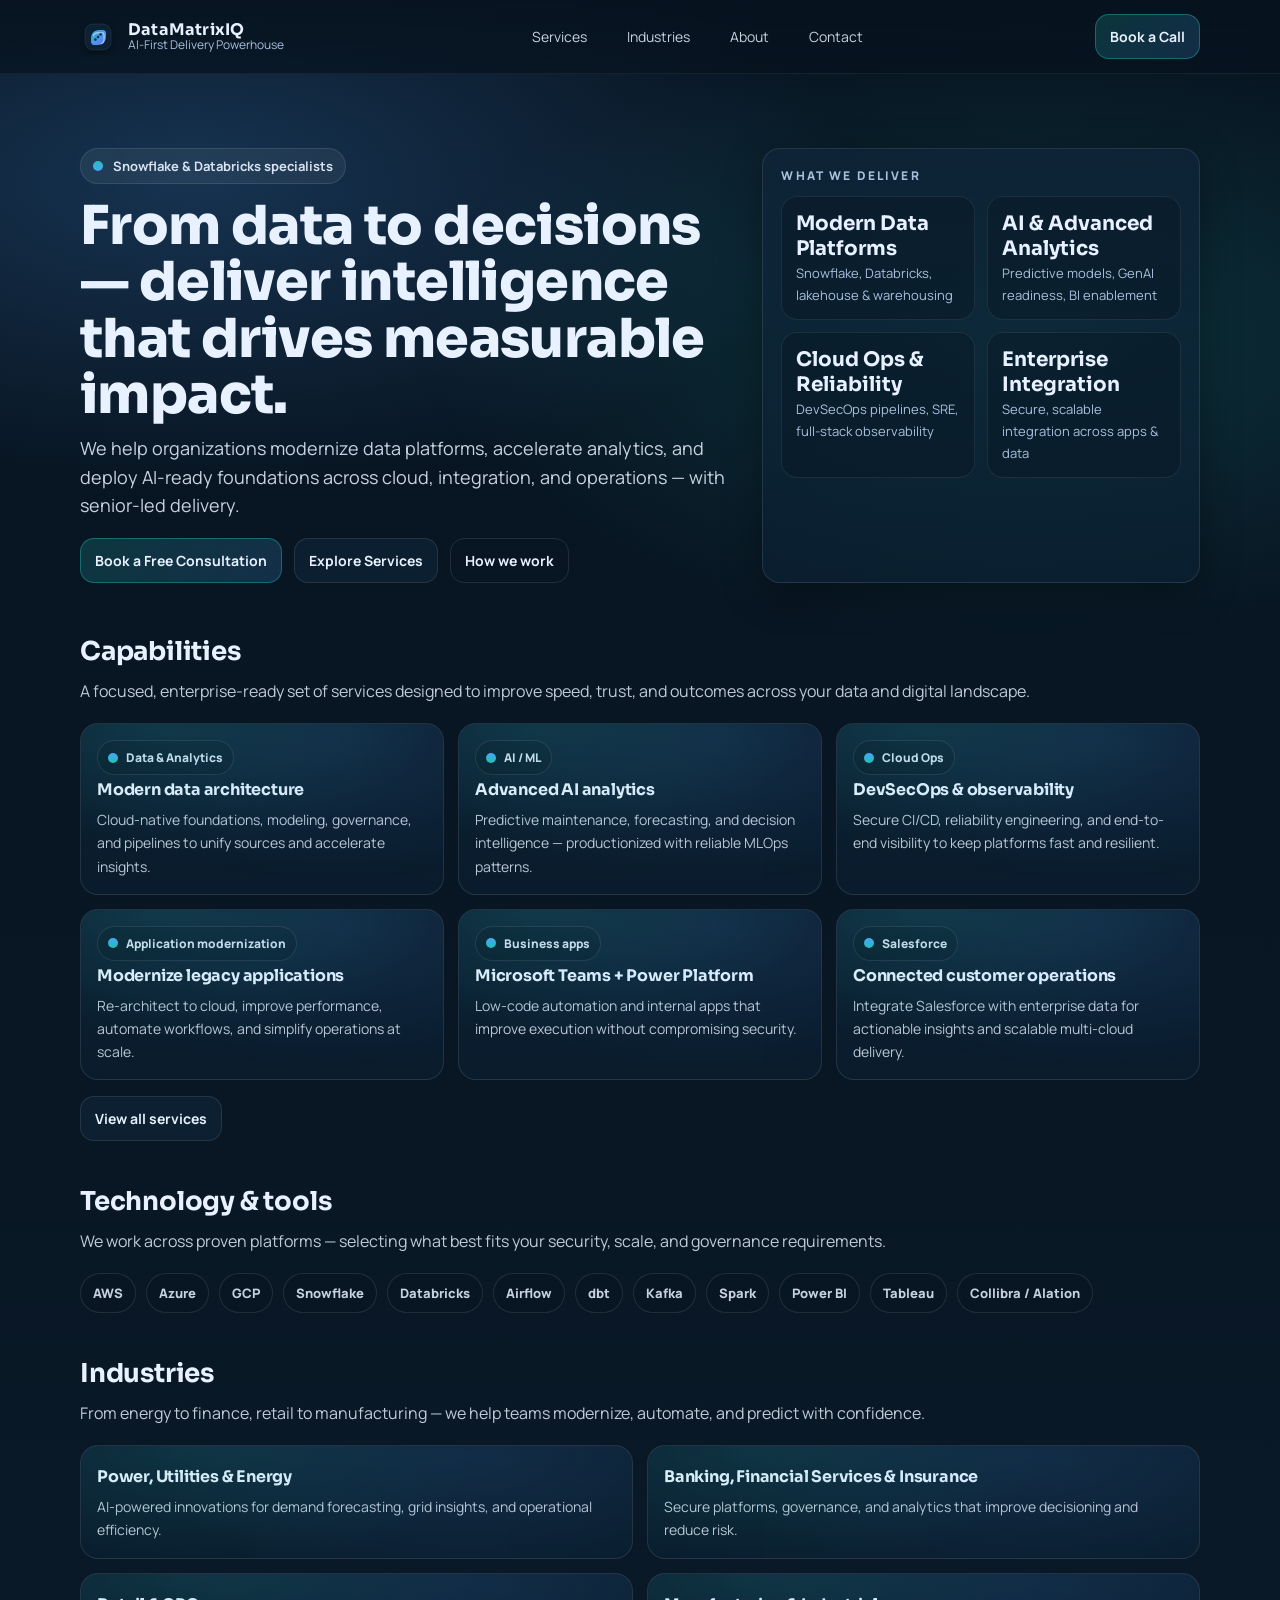
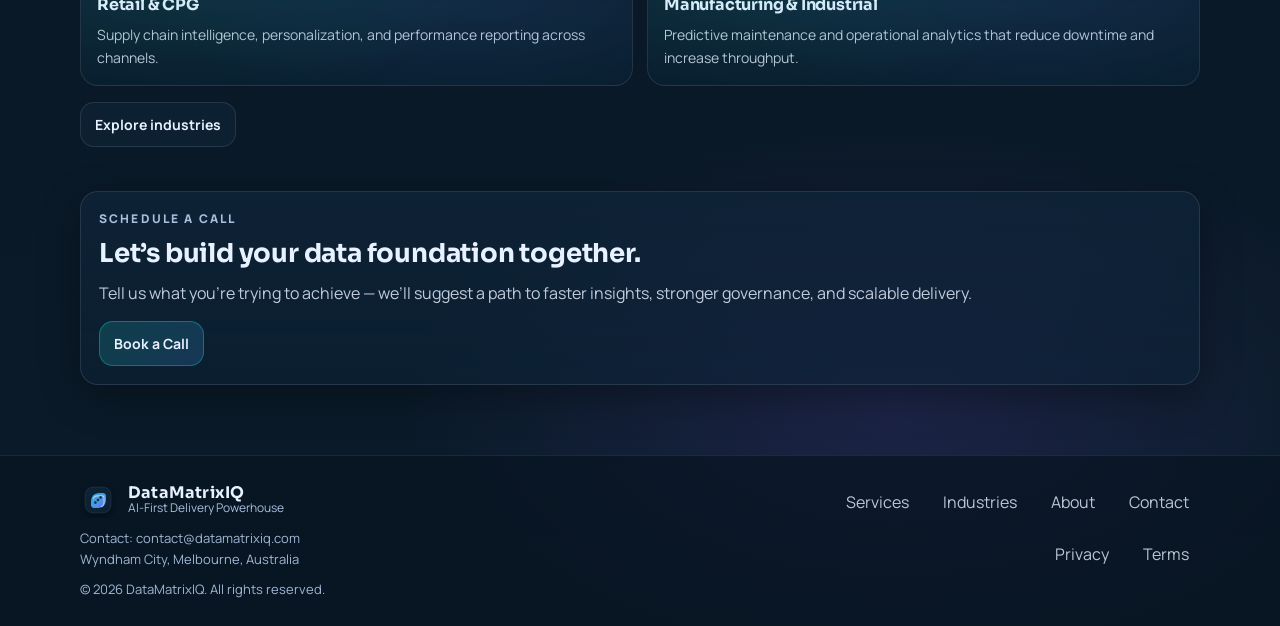
==== site/index.html @ d6be11f4 "Initial Scallfold" ====
<!doctype html>
<html lang="en">
<head>
  <meta charset="utf-8" />
  <meta name="viewport" content="width=device-width, initial-scale=1" />
  <title>DataMatrixIQ — AI‑First Delivery Powerhouse</title>
  <meta name="description" content="DataMatrixIQ helps organizations unlock the power of AI, data, and cloud through modern data platforms, analytics, and operational excellence." />
  <meta name="theme-color" content="#07131f" />
  <link rel="icon" href="assets/img/favicon.svg" type="image/svg+xml" />
  <link rel="preconnect" href="https://fonts.googleapis.com" />
  <link rel="preconnect" href="https://fonts.gstatic.com" crossorigin />
  <link href="https://fonts.googleapis.com/css2?family=Manrope:wght@400;600;700;800&family=Sora:wght@600;700;800&display=swap" rel="stylesheet" />
  <link rel="stylesheet" href="assets/css/styles.css" />
  <script src="assets/js/config.js"></script>
  <script src="assets/js/inject-config.js" defer></script>
  <script src="assets/js/main.js" defer></script>
</head>
<body>
  <a class="skip-link" href="#content">Skip to content</a>

  <header class="topbar">
    <div class="container">
      <nav class="nav" aria-label="Primary">
        <a class="brand" href="index.html">
          <img src="assets/img/logo.svg" alt="DataMatrixIQ logo" />
          <div class="name">
            <strong data-brand-name>DataMatrixIQ</strong>
            <span data-brand-tagline>AI‑First Delivery Powerhouse</span>
          </div>
        </a>

        <button class="btn ghost menu-btn" type="button" data-menu-btn aria-expanded="false" aria-controls="navlinks">
          Menu
        </button>

        <div class="navlinks" id="navlinks" data-navlinks>
          <a href="services.html">Services</a>
          <a href="industries.html">Industries</a>
          <a href="about.html">About</a>
          <a href="contact.html">Contact</a>
        </div>

        <div class="nav-actions">
          <a class="btn primary" href="contact.html">Book a Call</a>
        </div>
      </nav>
    </div>
  </header>

  <main id="content">
    <section class="hero">
      <div class="container">
        <div class="hero-grid">
          <div>
            <div class="kicker"><span class="dot" aria-hidden="true"></span> Snowflake & Databricks specialists</div>
            <h1 class="h1">From data to decisions — deliver intelligence that drives measurable impact.</h1>
            <p class="lead">
              We help organizations modernize data platforms, accelerate analytics, and deploy AI‑ready foundations across cloud, integration, and operations — with senior-led delivery.
            </p>
            <div class="hero-ctas">
              <a class="btn primary" href="contact.html">Book a Free Consultation</a>
              <a class="btn" href="services.html">Explore Services</a>
              <a class="btn ghost" href="about.html">How we work</a>
            </div>
          </div>

          <aside class="panel" aria-label="Highlights">
            <div class="label">What we deliver</div>
            <div class="stats" role="list">
              <div class="stat" role="listitem">
                <strong>Modern Data Platforms</strong>
                <span>Snowflake, Databricks, lakehouse & warehousing</span>
              </div>
              <div class="stat" role="listitem">
                <strong>AI & Advanced Analytics</strong>
                <span>Predictive models, GenAI readiness, BI enablement</span>
              </div>
              <div class="stat" role="listitem">
                <strong>Cloud Ops & Reliability</strong>
                <span>DevSecOps pipelines, SRE, full-stack observability</span>
              </div>
              <div class="stat" role="listitem">
                <strong>Enterprise Integration</strong>
                <span>Secure, scalable integration across apps & data</span>
              </div>
            </div>
          </aside>
        </div>
      </div>
    </section>

    <section class="section">
      <div class="container">
        <h2>Capabilities</h2>
        <p class="sub">A focused, enterprise-ready set of services designed to improve speed, trust, and outcomes across your data and digital landscape.</p>

        <div class="grid cols-3">
          <div class="card">
            <div class="pill"><span class="ico" aria-hidden="true"></span> Data & Analytics</div>
            <h3>Modern data architecture</h3>
            <p>Cloud-native foundations, modeling, governance, and pipelines to unify sources and accelerate insights.</p>
          </div>
          <div class="card">
            <div class="pill"><span class="ico" aria-hidden="true"></span> AI / ML</div>
            <h3>Advanced AI analytics</h3>
            <p>Predictive maintenance, forecasting, and decision intelligence — productionized with reliable MLOps patterns.</p>
          </div>
          <div class="card">
            <div class="pill"><span class="ico" aria-hidden="true"></span> Cloud Ops</div>
            <h3>DevSecOps & observability</h3>
            <p>Secure CI/CD, reliability engineering, and end-to-end visibility to keep platforms fast and resilient.</p>
          </div>
          <div class="card">
            <div class="pill"><span class="ico" aria-hidden="true"></span> Application modernization</div>
            <h3>Modernize legacy applications</h3>
            <p>Re-architect to cloud, improve performance, automate workflows, and simplify operations at scale.</p>
          </div>
          <div class="card">
            <div class="pill"><span class="ico" aria-hidden="true"></span> Business apps</div>
            <h3>Microsoft Teams + Power Platform</h3>
            <p>Low-code automation and internal apps that improve execution without compromising security.</p>
          </div>
          <div class="card">
            <div class="pill"><span class="ico" aria-hidden="true"></span> Salesforce</div>
            <h3>Connected customer operations</h3>
            <p>Integrate Salesforce with enterprise data for actionable insights and scalable multi-cloud delivery.</p>
          </div>
        </div>

        <div style="margin-top:16px">
          <a class="btn" href="services.html">View all services</a>
        </div>
      </div>
    </section>

    <section class="section">
      <div class="container">
        <h2>Technology & tools</h2>
        <p class="sub">We work across proven platforms — selecting what best fits your security, scale, and governance requirements.</p>
        <div class="logo-strip" aria-label="Technology list">
          <div class="logo">AWS</div>
          <div class="logo">Azure</div>
          <div class="logo">GCP</div>
          <div class="logo">Snowflake</div>
          <div class="logo">Databricks</div>
          <div class="logo">Airflow</div>
          <div class="logo">dbt</div>
          <div class="logo">Kafka</div>
          <div class="logo">Spark</div>
          <div class="logo">Power BI</div>
          <div class="logo">Tableau</div>
          <div class="logo">Collibra / Alation</div>
        </div>
      </div>
    </section>

    <section class="section">
      <div class="container">
        <h2>Industries</h2>
        <p class="sub">From energy to finance, retail to manufacturing — we help teams modernize, automate, and predict with confidence.</p>
        <div class="grid cols-2">
          <div class="card">
            <h3>Power, Utilities & Energy</h3>
            <p>AI-powered innovations for demand forecasting, grid insights, and operational efficiency.</p>
          </div>
          <div class="card">
            <h3>Banking, Financial Services & Insurance</h3>
            <p>Secure platforms, governance, and analytics that improve decisioning and reduce risk.</p>
          </div>
          <div class="card">
            <h3>Retail & CPG</h3>
            <p>Supply chain intelligence, personalization, and performance reporting across channels.</p>
          </div>
          <div class="card">
            <h3>Manufacturing & Industrial</h3>
            <p>Predictive maintenance and operational analytics that reduce downtime and increase throughput.</p>
          </div>
        </div>
        <div style="margin-top:16px">
          <a class="btn" href="industries.html">Explore industries</a>
        </div>
      </div>
    </section>

    <section class="section">
      <div class="container">
        <div class="panel">
          <div class="label">Schedule a call</div>
          <h2 style="margin-top:10px">Let’s build your data foundation together.</h2>
          <p class="sub" style="margin-bottom:14px">Tell us what you’re trying to achieve — we’ll suggest a path to faster insights, stronger governance, and scalable delivery.</p>
          <a class="btn primary" href="contact.html">Book a Call</a>
        </div>
      </div>
    </section>
  </main>

  <footer>
    <div class="container">
      <div class="footgrid">
        <div>
          <div class="brand" style="padding:0">
            <img src="assets/img/logo.svg" alt="" />
            <div class="name">
              <strong data-brand-name>DataMatrixIQ</strong>
              <span data-brand-tagline>AI‑First Delivery Powerhouse</span>
            </div>
          </div>
          <p class="copyright" style="margin:10px 0 0">
            Contact: <a data-contact-email href="mailto:contact@datamatrixiq.com">contact@datamatrixiq.com</a><br/>
            <span data-location-line>Wyndham City, Melbourne, Australia</span>
          </p>
          <p class="copyright" style="margin:10px 0 0">© <span id="y"></span> <span data-brand-name>DataMatrixIQ</span>. All rights reserved.</p>
        </div>

        <div class="footlinks" aria-label="Footer links">
          <a href="services.html">Services</a>
          <a href="industries.html">Industries</a>
          <a href="about.html">About</a>
          <a href="contact.html">Contact</a>
          <a href="privacy.html">Privacy</a>
          <a href="terms.html">Terms</a>
        </div>
      </div>
    </div>
    <script>document.getElementById("y").textContent = String(new Date().getFullYear());</script>
  </footer>
</body>
</html>
---- site/assets/css/styles.css ----
:root{
  --bg0:#07131f;
  --bg1:#0b1b2a;
  --panel:#0f253a;
  --panel2:#0b2236;
  --text:#e8f1ff;
  --muted:#a9c0dd;
  --line:rgba(255,255,255,.10);
  --shadow: 0 18px 50px rgba(0,0,0,.45);

  --brand:#21c1b5;
  --brand2:#4da3ff;
  --brand3:#8b5cf6;
  --warn:#fbbf24;
}

*{box-sizing:border-box}
html{color-scheme:dark}
body{
  margin:0;
  font-family: "Manrope", system-ui, -apple-system, Segoe UI, Roboto, Arial, sans-serif;
  background:
    radial-gradient(1100px 520px at 15% 8%, rgba(77,163,255,.22), transparent 60%),
    radial-gradient(1000px 520px at 80% 15%, rgba(33,193,181,.18), transparent 60%),
    radial-gradient(900px 500px at 70% 90%, rgba(139,92,246,.14), transparent 55%),
    linear-gradient(180deg, var(--bg0), var(--bg1));
  color:var(--text);
}

a{color:inherit; text-decoration:none}
img{max-width:100%; display:block}

.container{
  width:min(1120px, calc(100% - 40px));
  margin-inline:auto;
}

.skip-link{
  position:absolute; left:-9999px; top:auto; width:1px; height:1px; overflow:hidden;
}
.skip-link:focus{
  left:16px; top:12px; width:auto; height:auto; padding:10px 12px;
  border:1px solid var(--line); border-radius:10px;
  background:rgba(15,37,58,.95);
  z-index:9999;
}

/* Header / nav */
.topbar{
  position:sticky; top:0;
  backdrop-filter: blur(14px);
  background: linear-gradient(180deg, rgba(7,19,31,.92), rgba(7,19,31,.72));
  border-bottom:1px solid rgba(255,255,255,.06);
  z-index:100;
}
.nav{
  display:flex;
  align-items:center;
  justify-content:space-between;
  padding:14px 0;
  gap:14px;
}
.brand{
  display:flex; align-items:center; gap:12px; min-width:220px;
}
.brand svg, .brand img{width:36px; height:36px}
.brand .name{
  display:flex; flex-direction:column; line-height:1.05;
}
.brand .name strong{
  font-family:"Sora", system-ui, sans-serif;
  letter-spacing:.2px;
}
.brand .name span{
  color:var(--muted);
  font-size:12px;
}

.navlinks{display:flex; align-items:center; gap:18px; flex-wrap:wrap}
.navlinks a{
  color:rgba(232,241,255,.86);
  font-size:14px;
  padding:10px 10px;
  border-radius:12px;
  border:1px solid transparent;
}
.navlinks a[aria-current="page"]{
  background: rgba(255,255,255,.06);
  border-color: rgba(255,255,255,.10);
}
.navlinks a:hover{
  background: rgba(255,255,255,.04);
  border-color: rgba(255,255,255,.08);
}

.nav-actions{display:flex; align-items:center; gap:10px}
.btn{
  display:inline-flex;
  align-items:center;
  justify-content:center;
  gap:10px;
  border-radius:14px;
  padding:12px 14px;
  border:1px solid rgba(255,255,255,.10);
  color:var(--text);
  background: rgba(15,37,58,.65);
  box-shadow: 0 0 0 rgba(0,0,0,0);
  transition: transform .12s ease, box-shadow .12s ease, background .12s ease, border-color .12s ease;
  cursor:pointer;
  font-weight:700;
  font-size:14px;
}
.btn:hover{transform: translateY(-1px); box-shadow: var(--shadow); border-color: rgba(255,255,255,.18)}
.btn:active{transform: translateY(0px)}
.btn.primary{
  border-color: rgba(33,193,181,.40);
  background: linear-gradient(135deg, rgba(33,193,181,.20), rgba(77,163,255,.18));
}
.btn.primary:hover{border-color: rgba(33,193,181,.65)}
.btn.ghost{background: transparent}

.menu-btn{display:none}

/* Sections */
main{padding: 40px 0 70px}
.hero{
  padding: 34px 0 8px;
}
.hero-grid{
  display:grid;
  grid-template-columns: 1.2fr .8fr;
  gap:26px;
  align-items:stretch;
}
.kicker{
  display:inline-flex;
  align-items:center;
  gap:10px;
  padding:8px 12px;
  border-radius:999px;
  background: rgba(255,255,255,.06);
  border:1px solid rgba(255,255,255,.10);
  color: rgba(232,241,255,.92);
  font-weight:700;
  font-size:13px;
}
.kicker .dot{
  width:10px; height:10px; border-radius:999px;
  background: linear-gradient(180deg, var(--brand), var(--brand2));
  box-shadow: 0 0 24px rgba(33,193,181,.35);
}
.h1{
  margin:14px 0 10px;
  font-family:"Sora", system-ui, sans-serif;
  font-weight:800;
  font-size: clamp(34px, 4.2vw, 54px);
  line-height:1.05;
  letter-spacing:-.6px;
}
.lead{
  color: rgba(232,241,255,.86);
  font-size: clamp(16px, 1.5vw, 18px);
  line-height:1.6;
  margin: 0 0 18px;
}
.hero-ctas{display:flex; gap:12px; flex-wrap:wrap; margin-top: 12px}

.panel{
  border-radius: 18px;
  padding: 18px;
  border: 1px solid rgba(255,255,255,.10);
  background: linear-gradient(180deg, rgba(15,37,58,.72), rgba(11,34,54,.58));
  box-shadow: 0 12px 40px rgba(0,0,0,.32);
}
.panel .label{
  color: var(--muted);
  font-weight:800;
  font-size:12px;
  letter-spacing:.18em;
  text-transform:uppercase;
}
.stats{display:grid; grid-template-columns:1fr 1fr; gap:12px; margin-top:12px}
.stat{
  border-radius: 16px;
  padding: 14px;
  border: 1px solid rgba(255,255,255,.08);
  background: rgba(7,19,31,.35);
}
.stat strong{
  display:block;
  font-family:"Sora", system-ui, sans-serif;
  font-size:20px;
}
.stat span{color:var(--muted); font-size:13px}

.section{
  padding: 44px 0 0;
}
.section h2{
  font-family:"Sora", system-ui, sans-serif;
  font-size: 26px;
  letter-spacing:-.2px;
  margin:0 0 10px;
}
.section p.sub{
  margin:0 0 18px;
  color: rgba(232,241,255,.82);
  line-height:1.7;
}

.grid{
  display:grid;
  gap:14px;
}
.grid.cols-3{grid-template-columns: repeat(3, minmax(0, 1fr))}
.grid.cols-2{grid-template-columns: repeat(2, minmax(0, 1fr))}

.card{
  border-radius: 18px;
  padding: 16px;
  border:1px solid rgba(255,255,255,.10);
  background: linear-gradient(180deg, rgba(15,37,58,.64), rgba(11,34,54,.50));
  position:relative;
  overflow:hidden;
}
.card::after{
  content:"";
  position:absolute;
  inset:-1px;
  background: radial-gradient(520px 240px at 20% 0%, rgba(33,193,181,.20), transparent 55%),
              radial-gradient(520px 240px at 70% 10%, rgba(77,163,255,.16), transparent 60%);
  pointer-events:none;
  opacity:.65;
}
.card > *{position:relative}
.card h3{
  margin: 4px 0 8px;
  font-family:"Sora", system-ui, sans-serif;
  font-size:16px;
  letter-spacing:-.2px;
}
.card p{margin:0; color: rgba(232,241,255,.80); line-height:1.65; font-size:14px}
.pill{
  display:inline-flex; align-items:center; gap:8px;
  padding: 8px 10px;
  border-radius: 999px;
  border:1px solid rgba(255,255,255,.10);
  background: rgba(7,19,31,.35);
  font-weight:800;
  font-size:12px;
  color: rgba(232,241,255,.92);
}
.pill .ico{
  width:10px; height:10px; border-radius:999px;
  background: linear-gradient(180deg, var(--brand2), var(--brand));
}

.logo-strip{
  display:flex; flex-wrap:wrap; gap:10px;
}
.logo{
  border-radius: 999px;
  padding: 10px 12px;
  border:1px solid rgba(255,255,255,.10);
  background: rgba(7,19,31,.25);
  color: rgba(232,241,255,.85);
  font-weight:800;
  font-size:13px;
}

/* Page header */
.pagehead{
  padding: 18px 0 0;
}
.pagehead h1{
  margin: 10px 0 6px;
  font-family:"Sora", system-ui, sans-serif;
  font-weight:800;
  letter-spacing:-.4px;
  font-size: clamp(28px, 3.2vw, 42px);
}
.pagehead p{
  margin:0;
  color: rgba(232,241,255,.82);
  line-height:1.7;
  max-width: 72ch;
}

/* Forms */
form{margin-top: 12px}
.field{
  display:flex;
  flex-direction:column;
  gap:8px;
  margin-bottom: 12px;
}
.field label{
  color: rgba(232,241,255,.90);
  font-weight:800;
  font-size:13px;
}
.field input, .field textarea{
  border-radius: 14px;
  border:1px solid rgba(255,255,255,.10);
  background: rgba(7,19,31,.35);
  color: var(--text);
  padding: 12px 12px;
  outline:none;
}
.field textarea{min-height: 140px; resize: vertical}
.hint{
  color: rgba(169,192,221,.95);
  font-size: 13px;
  line-height:1.6;
}
.notice{
  border:1px solid rgba(255,255,255,.10);
  border-radius: 16px;
  padding: 14px;
  background: rgba(7,19,31,.30);
  color: rgba(232,241,255,.86);
}

/* Footer */
footer{
  border-top:1px solid rgba(255,255,255,.08);
  background: rgba(7,19,31,.65);
  padding: 26px 0;
}
.footgrid{
  display:grid;
  grid-template-columns: 1.2fr .8fr;
  gap:18px;
  align-items:start;
}
.footlinks{
  display:flex;
  flex-wrap:wrap;
  gap:12px;
  justify-content:flex-end;
}
.footlinks a{
  color: rgba(232,241,255,.80);
  border:1px solid transparent;
  padding: 8px 10px;
  border-radius: 12px;
}
.footlinks a:hover{
  background: rgba(255,255,255,.04);
  border-color: rgba(255,255,255,.08);
}
.copyright{color: rgba(169,192,221,.95); font-size: 13px; line-height:1.6}

/* Mobile */
@media (max-width: 920px){
  .hero-grid{grid-template-columns: 1fr}
  .grid.cols-3{grid-template-columns: 1fr}
  .grid.cols-2{grid-template-columns: 1fr}
  .footgrid{grid-template-columns: 1fr}
  .footlinks{justify-content:flex-start}
}

@media (max-width: 720px){
  .brand{min-width:auto}
  .navlinks{display:none}
  .menu-btn{display:inline-flex}
  .navlinks.open{
    display:flex;
    width:100%;
    flex-direction:column;
    align-items:stretch;
    padding: 10px 0 0;
    gap:8px;
  }
  .nav{flex-wrap:wrap}
  .nav-actions{margin-left:auto}
  .navlinks a{padding:12px 12px}
}
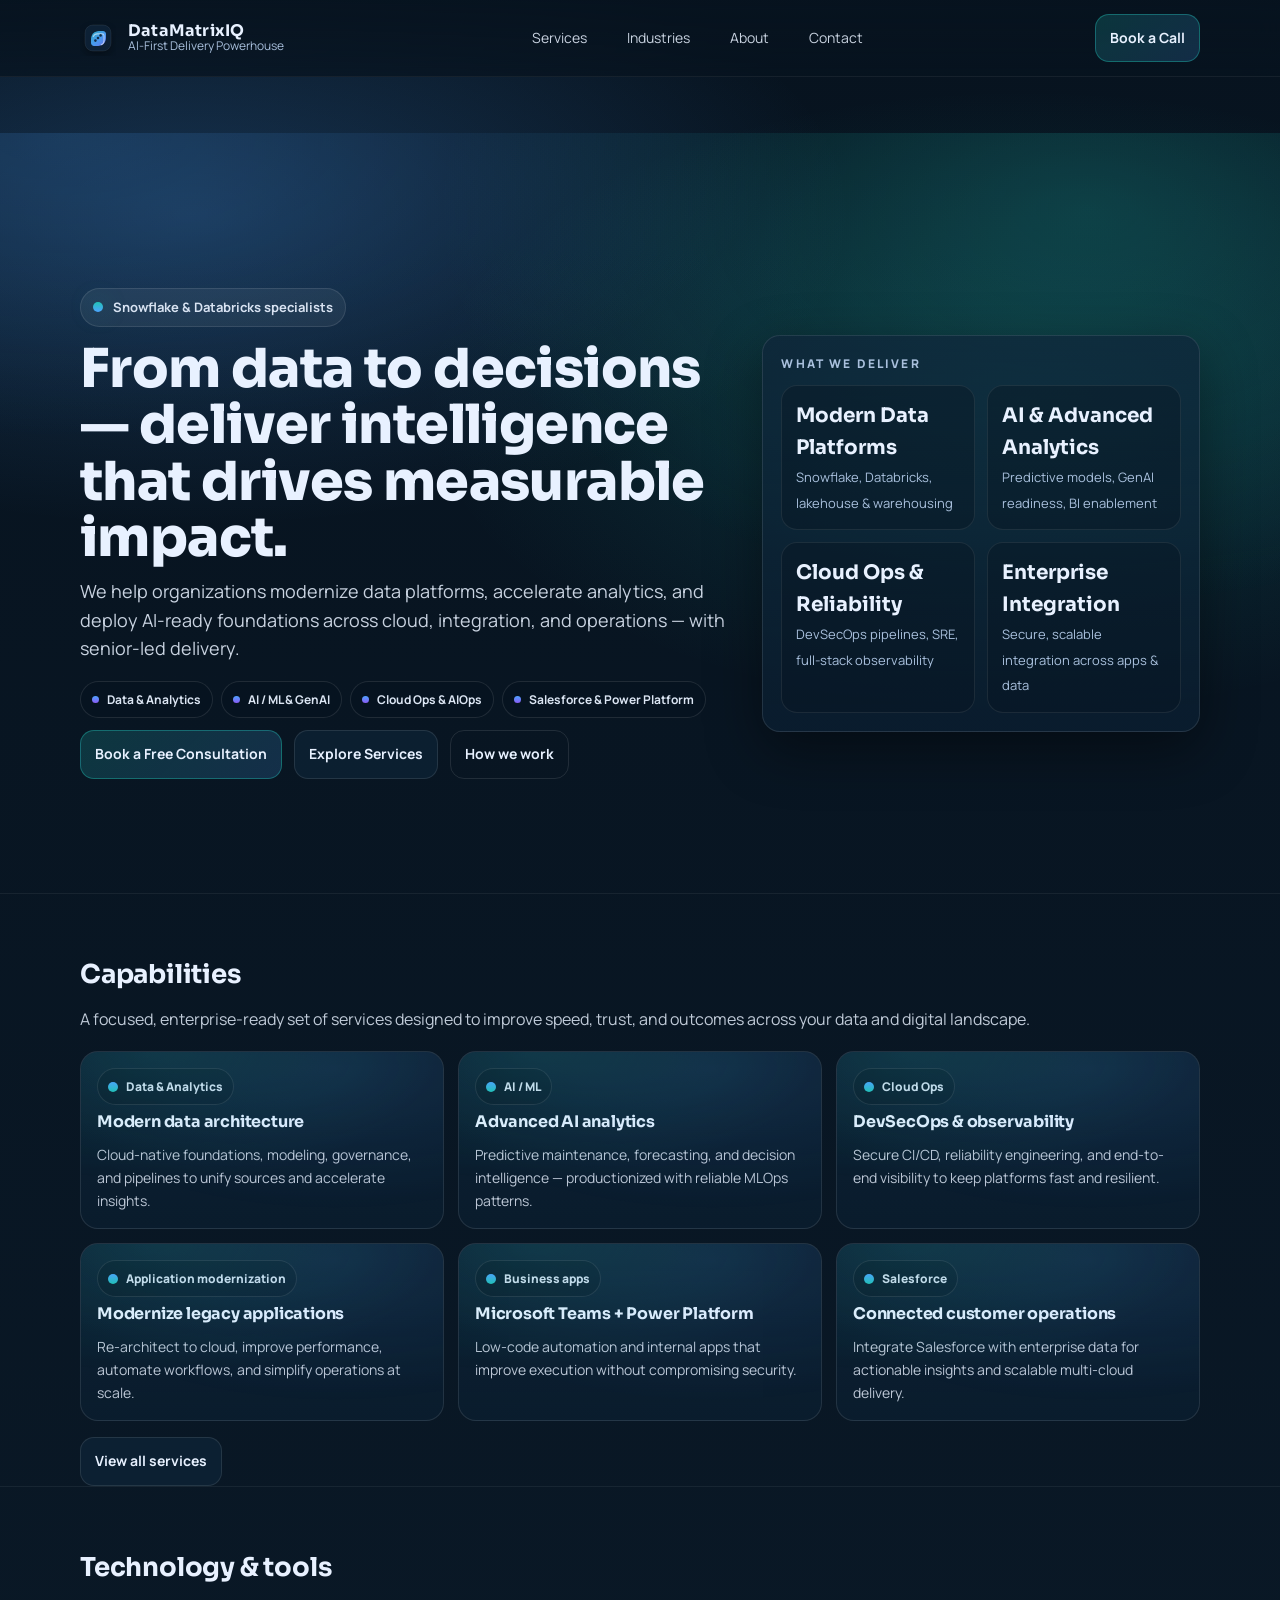
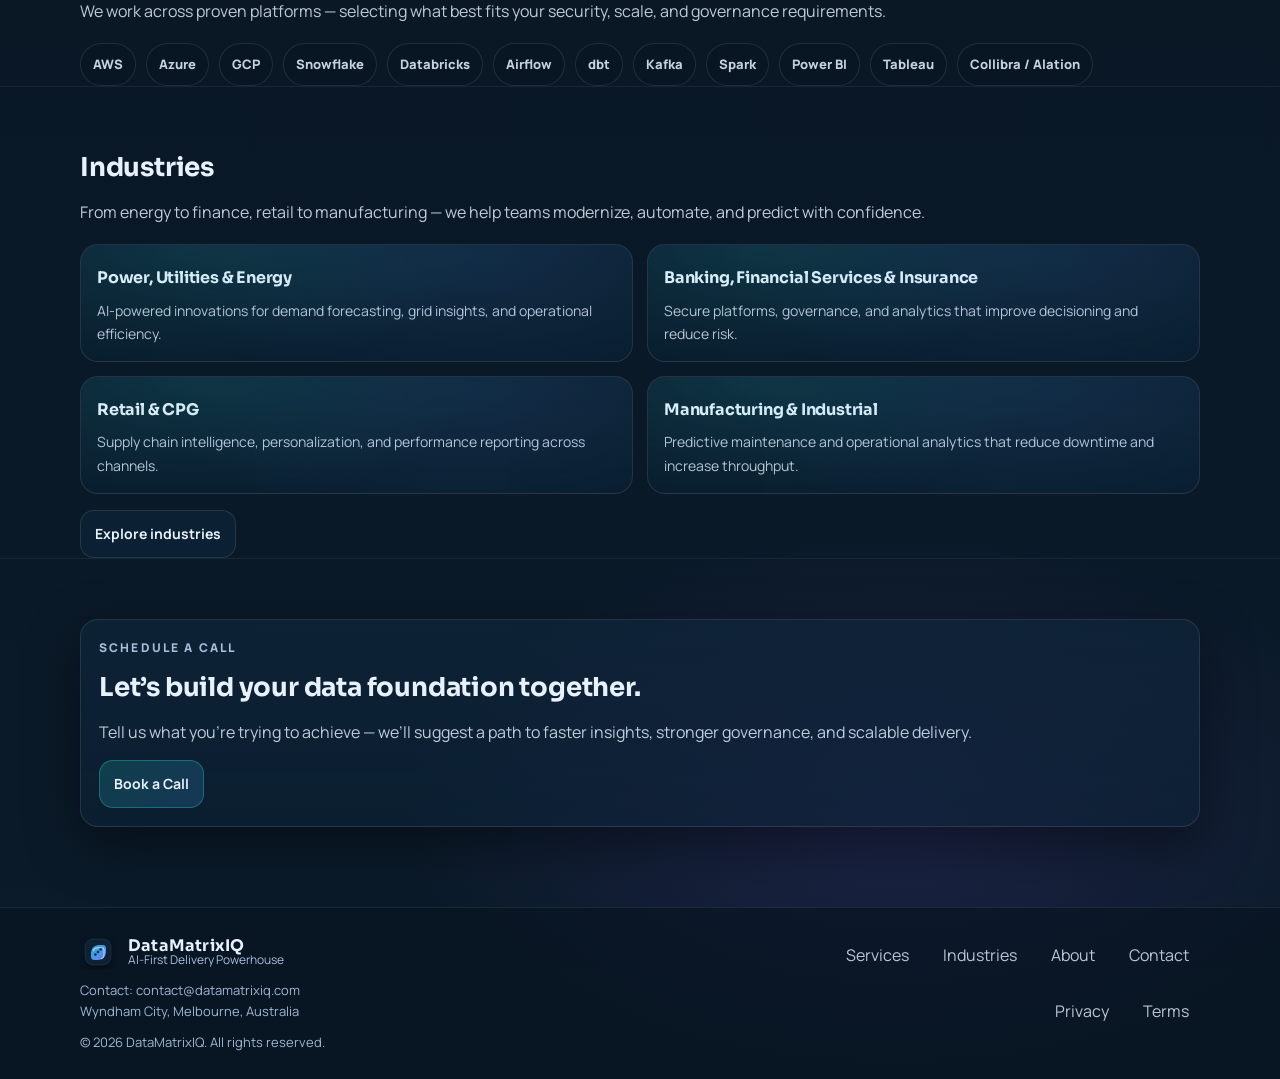
==== commit d20881fb: "CSS  Chanange" ====
--- a/site/index.html
+++ b/site/index.html
@@ -57,6 +57,12 @@
             <p class="lead">
               We help organizations modernize data platforms, accelerate analytics, and deploy AI‑ready foundations across cloud, integration, and operations — with senior-led delivery.
             </p>
+            <div class="hero-badges" aria-label="Key capabilities">
+              <div class="hero-badge"><span aria-hidden="true"></span> Data &amp; Analytics</div>
+              <div class="hero-badge"><span aria-hidden="true"></span> AI / ML &amp; GenAI</div>
+              <div class="hero-badge"><span aria-hidden="true"></span> Cloud Ops &amp; AIOps</div>
+              <div class="hero-badge"><span aria-hidden="true"></span> Salesforce &amp; Power Platform</div>
+            </div>
             <div class="hero-ctas">
               <a class="btn primary" href="contact.html">Book a Free Consultation</a>
               <a class="btn" href="services.html">Explore Services</a>
--- a/site/assets/css/styles.css
+++ b/site/assets/css/styles.css
@@ -15,10 +15,11 @@
 }
 
 *{box-sizing:border-box}
-html{color-scheme:dark}
+html{color-scheme:dark; scroll-behavior:smooth}
 body{
   margin:0;
   font-family: "Manrope", system-ui, -apple-system, Segoe UI, Roboto, Arial, sans-serif;
+  line-height:1.6;
   background:
     radial-gradient(1100px 520px at 15% 8%, rgba(77,163,255,.22), transparent 60%),
     radial-gradient(1000px 520px at 80% 15%, rgba(33,193,181,.18), transparent 60%),
@@ -122,15 +123,28 @@
 .menu-btn{display:none}
 
 /* Sections */
-main{padding: 40px 0 70px}
+main{padding: 56px 0 80px}
 .hero{
-  padding: 34px 0 8px;
-}
+  padding: 80px 0 40px;
+  position:relative;
+}
+.hero::before{
+  content:"";
+  position:absolute;
+  inset:0;
+  background:
+    radial-gradient(1200px 520px at 5% 0%, rgba(77,163,255,.17), transparent 60%),
+    radial-gradient(1000px 620px at 85% 10%, rgba(33,193,181,.22), transparent 65%);
+  opacity:.95;
+  pointer-events:none;
+}
+.hero > .container{position:relative; z-index:1}
 .hero-grid{
   display:grid;
   grid-template-columns: 1.2fr .8fr;
   gap:26px;
-  align-items:stretch;
+  align-items:center;
+  min-height: min(640px, calc(100vh - 120px));
 }
 .kicker{
   display:inline-flex;
@@ -163,6 +177,28 @@
   line-height:1.6;
   margin: 0 0 18px;
 }
+.hero-badges{
+  display:flex;
+  flex-wrap:wrap;
+  gap:8px;
+  margin-top:14px;
+}
+.hero-badge{
+  display:inline-flex;
+  align-items:center;
+  gap:8px;
+  padding:8px 11px;
+  border-radius:999px;
+  border:1px solid rgba(255,255,255,.10);
+  background: rgba(7,19,31,.55);
+  font-size:12px;
+  font-weight:700;
+  color:rgba(232,241,255,.95);
+}
+.hero-badge span{
+  width:7px; height:7px; border-radius:999px;
+  background: linear-gradient(180deg, var(--brand2), var(--brand3));
+}
 .hero-ctas{display:flex; gap:12px; flex-wrap:wrap; margin-top: 12px}
 
 .panel{
@@ -170,7 +206,9 @@
   padding: 18px;
   border: 1px solid rgba(255,255,255,.10);
   background: linear-gradient(180deg, rgba(15,37,58,.72), rgba(11,34,54,.58));
-  box-shadow: 0 12px 40px rgba(0,0,0,.32);
+  box-shadow: 0 18px 55px rgba(0,0,0,.42);
+  position:relative;
+  overflow:hidden;
 }
 .panel .label{
   color: var(--muted);
@@ -194,8 +232,10 @@
 .stat span{color:var(--muted); font-size:13px}
 
 .section{
-  padding: 44px 0 0;
-}
+  padding: 60px 0 0;
+  border-top:1px solid rgba(255,255,255,.06);
+}
+.section:first-of-type{border-top:none}
 .section h2{
   font-family:"Sora", system-ui, sans-serif;
   font-size: 26px;
@@ -222,6 +262,7 @@
   background: linear-gradient(180deg, rgba(15,37,58,.64), rgba(11,34,54,.50));
   position:relative;
   overflow:hidden;
+  transition: transform .18s ease, box-shadow .18s ease, border-color .18s ease, background .18s ease;
 }
 .card::after{
   content:"";
@@ -232,6 +273,12 @@
   pointer-events:none;
   opacity:.65;
 }
+.card:hover{
+  transform: translateY(-4px);
+  border-color: rgba(255,255,255,.18);
+  box-shadow: var(--shadow);
+  background: linear-gradient(180deg, rgba(18,42,66,.92), rgba(10,32,53,.88));
+}
 .card > *{position:relative}
 .card h3{
   margin: 4px 0 8px;
@@ -353,7 +400,11 @@
 
 /* Mobile */
 @media (max-width: 920px){
-  .hero-grid{grid-template-columns: 1fr}
+  .hero{padding-top:64px}
+  .hero-grid{
+    grid-template-columns: 1fr;
+    min-height:auto;
+  }
   .grid.cols-3{grid-template-columns: 1fr}
   .grid.cols-2{grid-template-columns: 1fr}
   .footgrid{grid-template-columns: 1fr}
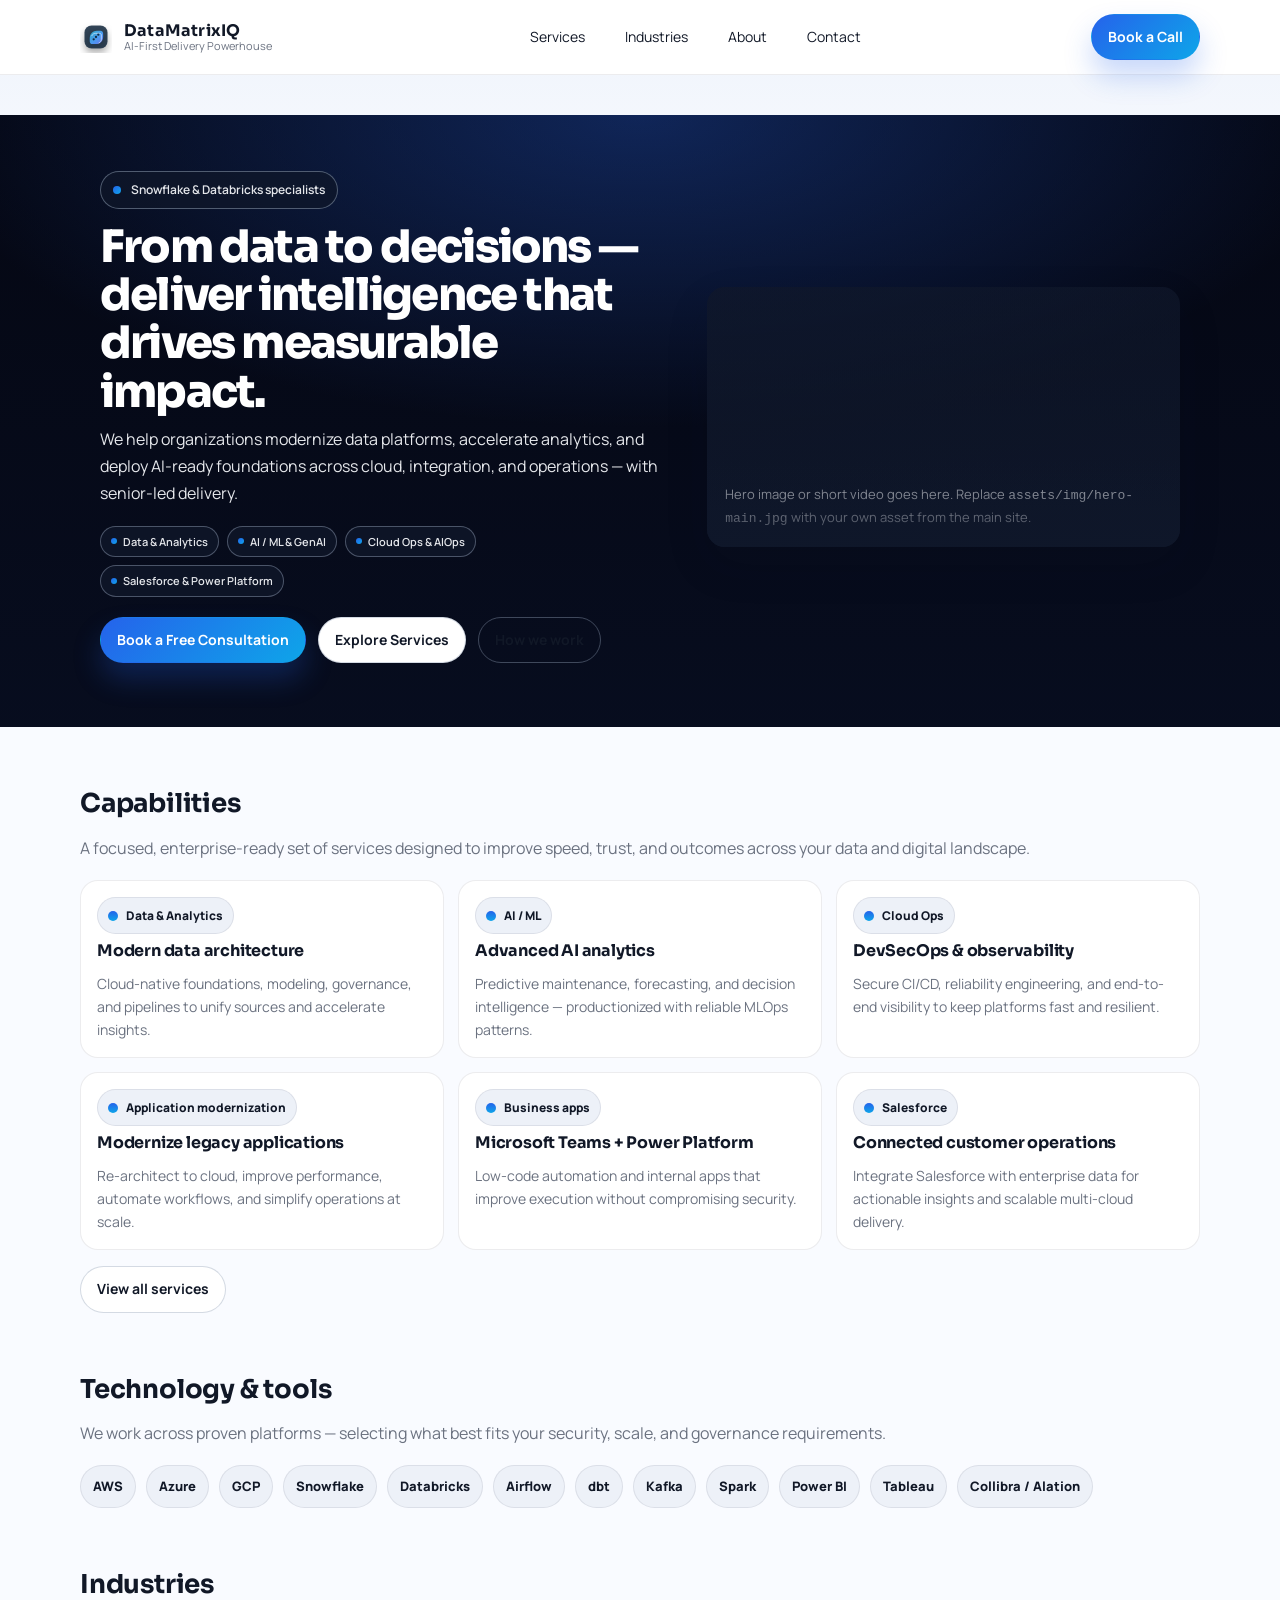
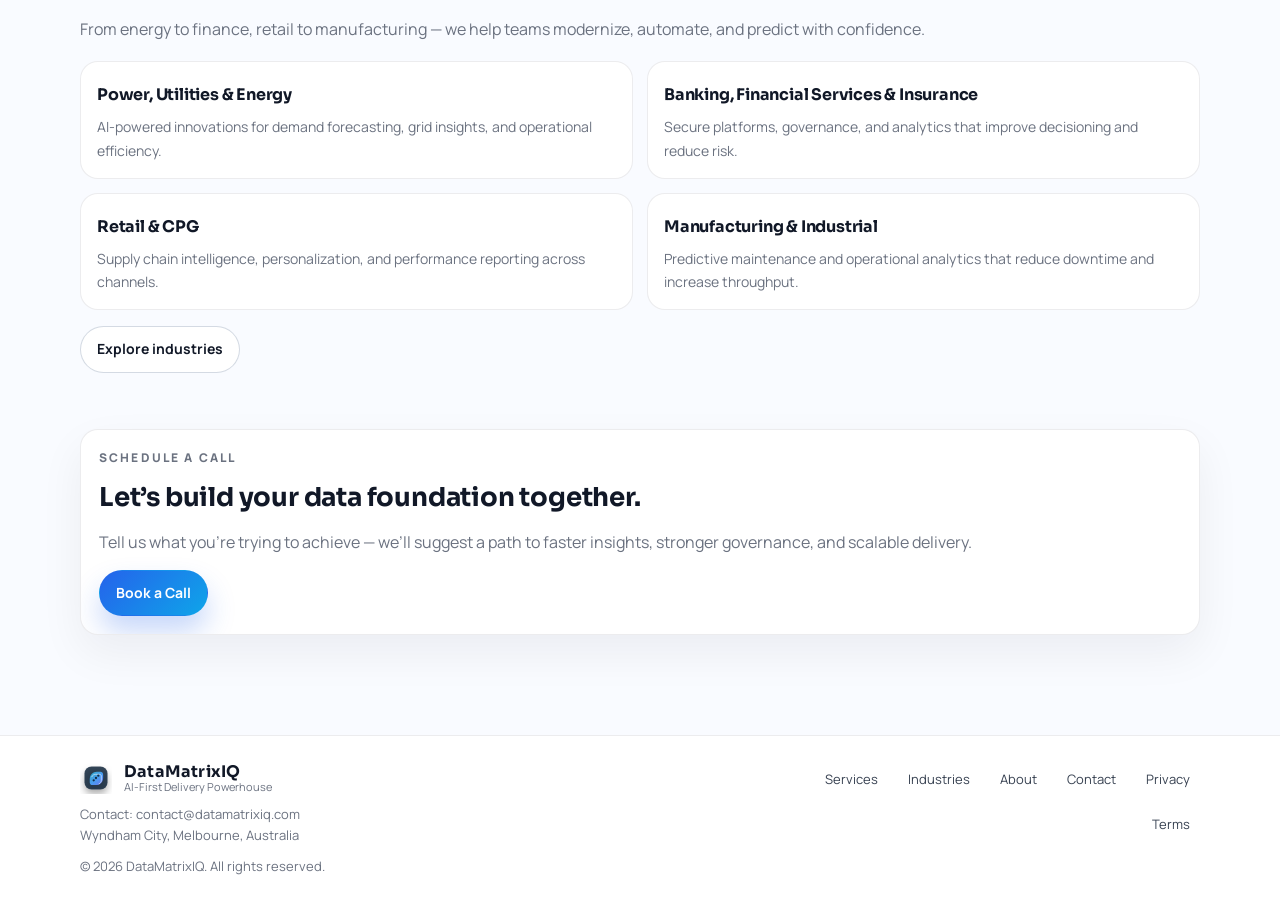
==== commit 3d5427ad: "theme change" ====
--- a/site/index.html
+++ b/site/index.html
@@ -49,48 +49,29 @@
 
   <main id="content">
     <section class="hero">
-      <div class="container">
-        <div class="hero-grid">
-          <div>
-            <div class="kicker"><span class="dot" aria-hidden="true"></span> Snowflake & Databricks specialists</div>
-            <h1 class="h1">From data to decisions — deliver intelligence that drives measurable impact.</h1>
-            <p class="lead">
-              We help organizations modernize data platforms, accelerate analytics, and deploy AI‑ready foundations across cloud, integration, and operations — with senior-led delivery.
-            </p>
-            <div class="hero-badges" aria-label="Key capabilities">
-              <div class="hero-badge"><span aria-hidden="true"></span> Data &amp; Analytics</div>
-              <div class="hero-badge"><span aria-hidden="true"></span> AI / ML &amp; GenAI</div>
-              <div class="hero-badge"><span aria-hidden="true"></span> Cloud Ops &amp; AIOps</div>
-              <div class="hero-badge"><span aria-hidden="true"></span> Salesforce &amp; Power Platform</div>
-            </div>
-            <div class="hero-ctas">
-              <a class="btn primary" href="contact.html">Book a Free Consultation</a>
-              <a class="btn" href="services.html">Explore Services</a>
-              <a class="btn ghost" href="about.html">How we work</a>
-            </div>
-          </div>
-
-          <aside class="panel" aria-label="Highlights">
-            <div class="label">What we deliver</div>
-            <div class="stats" role="list">
-              <div class="stat" role="listitem">
-                <strong>Modern Data Platforms</strong>
-                <span>Snowflake, Databricks, lakehouse & warehousing</span>
-              </div>
-              <div class="stat" role="listitem">
-                <strong>AI & Advanced Analytics</strong>
-                <span>Predictive models, GenAI readiness, BI enablement</span>
-              </div>
-              <div class="stat" role="listitem">
-                <strong>Cloud Ops & Reliability</strong>
-                <span>DevSecOps pipelines, SRE, full-stack observability</span>
-              </div>
-              <div class="stat" role="listitem">
-                <strong>Enterprise Integration</strong>
-                <span>Secure, scalable integration across apps & data</span>
-              </div>
-            </div>
-          </aside>
+      <div class="hero-inner">
+        <div class="hero-copy">
+          <div class="kicker"><span class="dot" aria-hidden="true"></span> Snowflake & Databricks specialists</div>
+          <h1 class="h1">From data to decisions — deliver intelligence that drives measurable impact.</h1>
+          <p class="lead">
+            We help organizations modernize data platforms, accelerate analytics, and deploy AI‑ready foundations across cloud, integration, and operations — with senior-led delivery.
+          </p>
+          <div class="hero-badges" aria-label="Key capabilities">
+            <div class="hero-badge"><span aria-hidden="true"></span> Data &amp; Analytics</div>
+            <div class="hero-badge"><span aria-hidden="true"></span> AI / ML &amp; GenAI</div>
+            <div class="hero-badge"><span aria-hidden="true"></span> Cloud Ops &amp; AIOps</div>
+            <div class="hero-badge"><span aria-hidden="true"></span> Salesforce &amp; Power Platform</div>
+          </div>
+          <div class="hero-ctas">
+            <a class="btn primary" href="contact.html">Book a Free Consultation</a>
+            <a class="btn" href="services.html">Explore Services</a>
+            <a class="btn ghost" href="about.html">How we work</a>
+          </div>
+        </div>
+        <div class="hero-media" aria-hidden="true">
+          <div class="hero-media-fallback">
+            <span>Hero image or short video goes here. Replace <code>assets/img/hero-main.jpg</code> with your own asset from the main site.</span>
+          </div>
         </div>
       </div>
     </section>
--- a/site/assets/css/styles.css
+++ b/site/assets/css/styles.css
@@ -1,31 +1,28 @@
 :root{
-  --bg0:#07131f;
-  --bg1:#0b1b2a;
-  --panel:#0f253a;
-  --panel2:#0b2236;
-  --text:#e8f1ff;
-  --muted:#a9c0dd;
-  --line:rgba(255,255,255,.10);
-  --shadow: 0 18px 50px rgba(0,0,0,.45);
-
-  --brand:#21c1b5;
-  --brand2:#4da3ff;
-  --brand3:#8b5cf6;
-  --warn:#fbbf24;
+  --bg-page:#f3f6fb;
+  --bg-surface:#ffffff;
+  --bg-soft:#edf1f8;
+  --text-main:#111827;
+  --text-muted:#6b7280;
+  --border-soft:rgba(15,23,42,.08);
+  --shadow-soft:0 18px 45px rgba(15,23,42,.10);
+
+  --brand:#2563eb;
+  --brand-soft:#e0edff;
+  --brand-strong:#1d4ed8;
+  --accent:#0ea5e9;
 }
 
 *{box-sizing:border-box}
-html{color-scheme:dark; scroll-behavior:smooth}
+html{color-scheme:light; scroll-behavior:smooth}
 body{
   margin:0;
-  font-family: "Manrope", system-ui, -apple-system, Segoe UI, Roboto, Arial, sans-serif;
+  font-family:"Manrope", system-ui, -apple-system, Segoe UI, Roboto, Arial, sans-serif;
   line-height:1.6;
+  color:var(--text-main);
   background:
-    radial-gradient(1100px 520px at 15% 8%, rgba(77,163,255,.22), transparent 60%),
-    radial-gradient(1000px 520px at 80% 15%, rgba(33,193,181,.18), transparent 60%),
-    radial-gradient(900px 500px at 70% 90%, rgba(139,92,246,.14), transparent 55%),
-    linear-gradient(180deg, var(--bg0), var(--bg1));
-  color:var(--text);
+    linear-gradient(180deg,#eef3fb, #f9fbff 220px),
+    linear-gradient(180deg,#f9fbff,#f3f6fb);
 }
 
 a{color:inherit; text-decoration:none}
@@ -41,17 +38,16 @@
 }
 .skip-link:focus{
   left:16px; top:12px; width:auto; height:auto; padding:10px 12px;
-  border:1px solid var(--line); border-radius:10px;
-  background:rgba(15,37,58,.95);
+  border:1px solid var(--border-soft); border-radius:10px;
+  background:#ffffff;
   z-index:9999;
 }
 
 /* Header / nav */
 .topbar{
   position:sticky; top:0;
-  backdrop-filter: blur(14px);
-  background: linear-gradient(180deg, rgba(7,19,31,.92), rgba(7,19,31,.72));
-  border-bottom:1px solid rgba(255,255,255,.06);
+  background:#ffffff;
+  border-bottom:1px solid var(--border-soft);
   z-index:100;
 }
 .nav{
@@ -64,34 +60,36 @@
 .brand{
   display:flex; align-items:center; gap:12px; min-width:220px;
 }
-.brand svg, .brand img{width:36px; height:36px}
+.brand svg, .brand img{width:32px; height:32px}
 .brand .name{
   display:flex; flex-direction:column; line-height:1.05;
 }
 .brand .name strong{
   font-family:"Sora", system-ui, sans-serif;
   letter-spacing:.2px;
+  font-size:16px;
 }
 .brand .name span{
-  color:var(--muted);
-  font-size:12px;
+  color:var(--text-muted);
+  font-size:11px;
 }
 
 .navlinks{display:flex; align-items:center; gap:18px; flex-wrap:wrap}
 .navlinks a{
-  color:rgba(232,241,255,.86);
+  color:#111827;
   font-size:14px;
-  padding:10px 10px;
-  border-radius:12px;
+  padding:8px 10px;
+  border-radius:999px;
   border:1px solid transparent;
 }
 .navlinks a[aria-current="page"]{
-  background: rgba(255,255,255,.06);
-  border-color: rgba(255,255,255,.10);
+  background:var(--brand-soft);
+  border-color:rgba(37,99,235,.15);
+  color:var(--brand-strong);
 }
 .navlinks a:hover{
-  background: rgba(255,255,255,.04);
-  border-color: rgba(255,255,255,.08);
+  background:rgba(148,163,184,.10);
+  border-color:var(--border-soft);
 }
 
 .nav-actions{display:flex; align-items:center; gap:10px}
@@ -100,51 +98,65 @@
   align-items:center;
   justify-content:center;
   gap:10px;
-  border-radius:14px;
-  padding:12px 14px;
-  border:1px solid rgba(255,255,255,.10);
-  color:var(--text);
-  background: rgba(15,37,58,.65);
-  box-shadow: 0 0 0 rgba(0,0,0,0);
-  transition: transform .12s ease, box-shadow .12s ease, background .12s ease, border-color .12s ease;
+  border-radius:999px;
+  padding:11px 16px;
+  border:1px solid rgba(148,163,184,.4);
+  color:#111827;
+  background:#ffffff;
+  box-shadow:0 0 0 rgba(0,0,0,0);
+  transition: transform .12s ease, box-shadow .12s ease, background .12s ease, border-color .12s ease, color .12s ease;
   cursor:pointer;
   font-weight:700;
   font-size:14px;
 }
-.btn:hover{transform: translateY(-1px); box-shadow: var(--shadow); border-color: rgba(255,255,255,.18)}
+.btn:hover{
+  transform: translateY(-1px);
+  box-shadow:0 14px 30px rgba(15,23,42,.08);
+  border-color:rgba(148,163,184,.8);
+}
 .btn:active{transform: translateY(0px)}
 .btn.primary{
-  border-color: rgba(33,193,181,.40);
-  background: linear-gradient(135deg, rgba(33,193,181,.20), rgba(77,163,255,.18));
-}
-.btn.primary:hover{border-color: rgba(33,193,181,.65)}
+  border-color:transparent;
+  background:linear-gradient(135deg,var(--brand),var(--accent));
+  color:#ffffff;
+  box-shadow:0 16px 28px rgba(37,99,235,.25);
+}
+.btn.primary:hover{
+  border-color:transparent;
+  box-shadow:0 20px 36px rgba(37,99,235,.32);
+}
 .btn.ghost{background: transparent}
 
 .menu-btn{display:none}
 
 /* Sections */
-main{padding: 56px 0 80px}
+main{padding: 40px 0 60px}
 .hero{
-  padding: 80px 0 40px;
   position:relative;
+  background:
+    linear-gradient(180deg,rgba(9,9,11,.35),rgba(15,23,42,.4)),
+    radial-gradient(1200px 520px at 50% 0%, rgba(37,99,235,.50), transparent 60%),
+    #020617;
+  color:#ffffff;
 }
 .hero::before{
   content:"";
   position:absolute;
   inset:0;
-  background:
-    radial-gradient(1200px 520px at 5% 0%, rgba(77,163,255,.17), transparent 60%),
-    radial-gradient(1000px 620px at 85% 10%, rgba(33,193,181,.22), transparent 65%);
-  opacity:.95;
+  opacity:0.2;
   pointer-events:none;
 }
-.hero > .container{position:relative; z-index:1}
-.hero-grid{
+.hero-inner{
+  max-width:1120px;
+  margin-inline:auto;
   display:grid;
-  grid-template-columns: 1.2fr .8fr;
-  gap:26px;
+  grid-template-columns:minmax(0,1.2fr) minmax(0,1fr);
+  gap:40px;
   align-items:center;
-  min-height: min(640px, calc(100vh - 120px));
+  padding:56px 20px 64px;
+}
+.hero-copy{
+  max-width:640px;
 }
 .kicker{
   display:inline-flex;
@@ -152,30 +164,29 @@
   gap:10px;
   padding:8px 12px;
   border-radius:999px;
-  background: rgba(255,255,255,.06);
-  border:1px solid rgba(255,255,255,.10);
-  color: rgba(232,241,255,.92);
-  font-weight:700;
-  font-size:13px;
+  background:rgba(15,23,42,.75);
+  border:1px solid rgba(148,163,184,.5);
+  color:#e5e7eb;
+  font-weight:600;
+  font-size:12px;
 }
 .kicker .dot{
-  width:10px; height:10px; border-radius:999px;
-  background: linear-gradient(180deg, var(--brand), var(--brand2));
-  box-shadow: 0 0 24px rgba(33,193,181,.35);
+  width:8px; height:8px; border-radius:999px;
+  background:linear-gradient(135deg,var(--brand),var(--accent));
 }
 .h1{
   margin:14px 0 10px;
   font-family:"Sora", system-ui, sans-serif;
   font-weight:800;
-  font-size: clamp(34px, 4.2vw, 54px);
-  line-height:1.05;
-  letter-spacing:-.6px;
+  font-size: clamp(32px, 3.5vw, 46px);
+  line-height:1.08;
+  letter-spacing:-.04em;
 }
 .lead{
-  color: rgba(232,241,255,.86);
-  font-size: clamp(16px, 1.5vw, 18px);
-  line-height:1.6;
-  margin: 0 0 18px;
+  color:#e5e7eb;
+  font-size:16px;
+  line-height:1.7;
+  margin:0 0 18px;
 }
 .hero-badges{
   display:flex;
@@ -186,32 +197,65 @@
 .hero-badge{
   display:inline-flex;
   align-items:center;
-  gap:8px;
-  padding:8px 11px;
+  gap:6px;
+  padding:6px 10px;
   border-radius:999px;
-  border:1px solid rgba(255,255,255,.10);
-  background: rgba(7,19,31,.55);
-  font-size:12px;
-  font-weight:700;
-  color:rgba(232,241,255,.95);
+  border:1px solid rgba(148,163,184,.45);
+  background:rgba(15,23,42,.8);
+  font-size:11px;
+  font-weight:600;
+  color:#e5e7eb;
 }
 .hero-badge span{
-  width:7px; height:7px; border-radius:999px;
-  background: linear-gradient(180deg, var(--brand2), var(--brand3));
-}
-.hero-ctas{display:flex; gap:12px; flex-wrap:wrap; margin-top: 12px}
+  width:6px; height:6px; border-radius:999px;
+  background:linear-gradient(135deg,var(--brand),var(--accent));
+}
+.hero-ctas{
+  display:flex; gap:12px; flex-wrap:wrap; margin-top: 20px;
+}
+
+.hero-media{
+  border-radius:18px;
+  overflow:hidden;
+  background:
+    linear-gradient(160deg,rgba(15,23,42,.65),rgba(15,23,42,.3)),
+    url("../img/hero-main.jpg") center/cover no-repeat;
+  min-height:260px;
+  box-shadow:var(--shadow-soft);
+  position:relative;
+}
+.hero-media::after{
+  content:"";
+  position:absolute;
+  inset:auto 0 0;
+  height:90px;
+  background:linear-gradient(180deg,transparent,rgba(15,23,42,.8));
+}
+.hero-media-fallback{
+  position:absolute;
+  inset:0;
+  display:flex;
+  align-items:flex-end;
+  padding:18px;
+  color:#e5e7eb;
+  font-size:13px;
+  background:linear-gradient(180deg,rgba(15,23,42,.4),rgba(15,23,42,.85));
+}
+.hero-media-fallback span{
+  opacity:.8;
+}
 
 .panel{
   border-radius: 18px;
   padding: 18px;
-  border: 1px solid rgba(255,255,255,.10);
-  background: linear-gradient(180deg, rgba(15,37,58,.72), rgba(11,34,54,.58));
-  box-shadow: 0 18px 55px rgba(0,0,0,.42);
+  border: 1px solid var(--border-soft);
+  background: var(--bg-surface);
+  box-shadow: 0 18px 45px rgba(15,23,42,.06);
   position:relative;
   overflow:hidden;
 }
 .panel .label{
-  color: var(--muted);
+  color: var(--text-muted);
   font-weight:800;
   font-size:12px;
   letter-spacing:.18em;
@@ -232,10 +276,8 @@
 .stat span{color:var(--muted); font-size:13px}
 
 .section{
-  padding: 60px 0 0;
-  border-top:1px solid rgba(255,255,255,.06);
-}
-.section:first-of-type{border-top:none}
+  padding:56px 0 0;
+}
 .section h2{
   font-family:"Sora", system-ui, sans-serif;
   font-size: 26px;
@@ -244,7 +286,7 @@
 }
 .section p.sub{
   margin:0 0 18px;
-  color: rgba(232,241,255,.82);
+  color: var(--text-muted);
   line-height:1.7;
 }
 
@@ -258,8 +300,8 @@
 .card{
   border-radius: 18px;
   padding: 16px;
-  border:1px solid rgba(255,255,255,.10);
-  background: linear-gradient(180deg, rgba(15,37,58,.64), rgba(11,34,54,.50));
+  border:1px solid var(--border-soft);
+  background:#ffffff;
   position:relative;
   overflow:hidden;
   transition: transform .18s ease, box-shadow .18s ease, border-color .18s ease, background .18s ease;
@@ -268,16 +310,10 @@
   content:"";
   position:absolute;
   inset:-1px;
-  background: radial-gradient(520px 240px at 20% 0%, rgba(33,193,181,.20), transparent 55%),
-              radial-gradient(520px 240px at 70% 10%, rgba(77,163,255,.16), transparent 60%);
+  background: radial-gradient(520px 240px at 20% 0%, rgba(37,99,235,.12), transparent 55%);
   pointer-events:none;
-  opacity:.65;
-}
-.card:hover{
-  transform: translateY(-4px);
-  border-color: rgba(255,255,255,.18);
-  box-shadow: var(--shadow);
-  background: linear-gradient(180deg, rgba(18,42,66,.92), rgba(10,32,53,.88));
+  opacity:0;
+  transition:opacity .18s ease;
 }
 .card > *{position:relative}
 .card h3{
@@ -286,20 +322,27 @@
   font-size:16px;
   letter-spacing:-.2px;
 }
-.card p{margin:0; color: rgba(232,241,255,.80); line-height:1.65; font-size:14px}
+.card p{margin:0; color: var(--text-muted); line-height:1.65; font-size:14px}
+.card:hover{
+  transform: translateY(-3px);
+  border-color: rgba(37,99,235,.22);
+  box-shadow: var(--shadow-soft);
+  background:#f9fbff;
+}
+.card:hover::after{opacity:1}
 .pill{
   display:inline-flex; align-items:center; gap:8px;
   padding: 8px 10px;
   border-radius: 999px;
-  border:1px solid rgba(255,255,255,.10);
-  background: rgba(7,19,31,.35);
+  border:1px solid var(--border-soft);
+  background: var(--bg-soft);
   font-weight:800;
   font-size:12px;
-  color: rgba(232,241,255,.92);
+  color: #111827;
 }
 .pill .ico{
   width:10px; height:10px; border-radius:999px;
-  background: linear-gradient(180deg, var(--brand2), var(--brand));
+  background: linear-gradient(180deg, var(--brand), var(--accent));
 }
 
 .logo-strip{
@@ -308,9 +351,9 @@
 .logo{
   border-radius: 999px;
   padding: 10px 12px;
-  border:1px solid rgba(255,255,255,.10);
-  background: rgba(7,19,31,.25);
-  color: rgba(232,241,255,.85);
+  border:1px solid var(--border-soft);
+  background: var(--bg-soft);
+  color: #111827;
   font-weight:800;
   font-size:13px;
 }
@@ -328,7 +371,7 @@
 }
 .pagehead p{
   margin:0;
-  color: rgba(232,241,255,.82);
+  color: var(--text-muted);
   line-height:1.7;
   max-width: 72ch;
 }
@@ -342,37 +385,42 @@
   margin-bottom: 12px;
 }
 .field label{
-  color: rgba(232,241,255,.90);
+  color: #111827;
   font-weight:800;
   font-size:13px;
 }
 .field input, .field textarea{
-  border-radius: 14px;
-  border:1px solid rgba(255,255,255,.10);
-  background: rgba(7,19,31,.35);
-  color: var(--text);
-  padding: 12px 12px;
+  border-radius: 10px;
+  border:1px solid var(--border-soft);
+  background: #ffffff;
+  color: #111827;
+  padding: 10px 11px;
   outline:none;
+}
+.field input:focus, .field textarea:focus{
+  border-color:rgba(37,99,235,.65);
+  box-shadow:0 0 0 1px rgba(37,99,235,.25);
 }
 .field textarea{min-height: 140px; resize: vertical}
 .hint{
-  color: rgba(169,192,221,.95);
+  color: var(--text-muted);
   font-size: 13px;
   line-height:1.6;
 }
 .notice{
-  border:1px solid rgba(255,255,255,.10);
+  border:1px solid var(--border-soft);
   border-radius: 16px;
   padding: 14px;
-  background: rgba(7,19,31,.30);
-  color: rgba(232,241,255,.86);
+  background: var(--bg-soft);
+  color: #111827;
 }
 
 /* Footer */
 footer{
-  border-top:1px solid rgba(255,255,255,.08);
-  background: rgba(7,19,31,.65);
+  border-top:1px solid var(--border-soft);
+  background: #ffffff;
   padding: 26px 0;
+  margin-top:40px;
 }
 .footgrid{
   display:grid;
@@ -383,27 +431,28 @@
 .footlinks{
   display:flex;
   flex-wrap:wrap;
-  gap:12px;
+  gap:10px;
   justify-content:flex-end;
 }
 .footlinks a{
-  color: rgba(232,241,255,.80);
+  color: #374151;
   border:1px solid transparent;
-  padding: 8px 10px;
-  border-radius: 12px;
+  padding: 6px 9px;
+  border-radius: 999px;
+  font-size:13px;
 }
 .footlinks a:hover{
-  background: rgba(255,255,255,.04);
-  border-color: rgba(255,255,255,.08);
-}
-.copyright{color: rgba(169,192,221,.95); font-size: 13px; line-height:1.6}
+  background: var(--bg-soft);
+  border-color: var(--border-soft);
+}
+.copyright{color: var(--text-muted); font-size: 13px; line-height:1.6}
 
 /* Mobile */
 @media (max-width: 920px){
-  .hero{padding-top:64px}
-  .hero-grid{
-    grid-template-columns: 1fr;
-    min-height:auto;
+  .hero-inner{
+    grid-template-columns:1fr;
+    padding-top:40px;
+    padding-bottom:40px;
   }
   .grid.cols-3{grid-template-columns: 1fr}
   .grid.cols-2{grid-template-columns: 1fr}
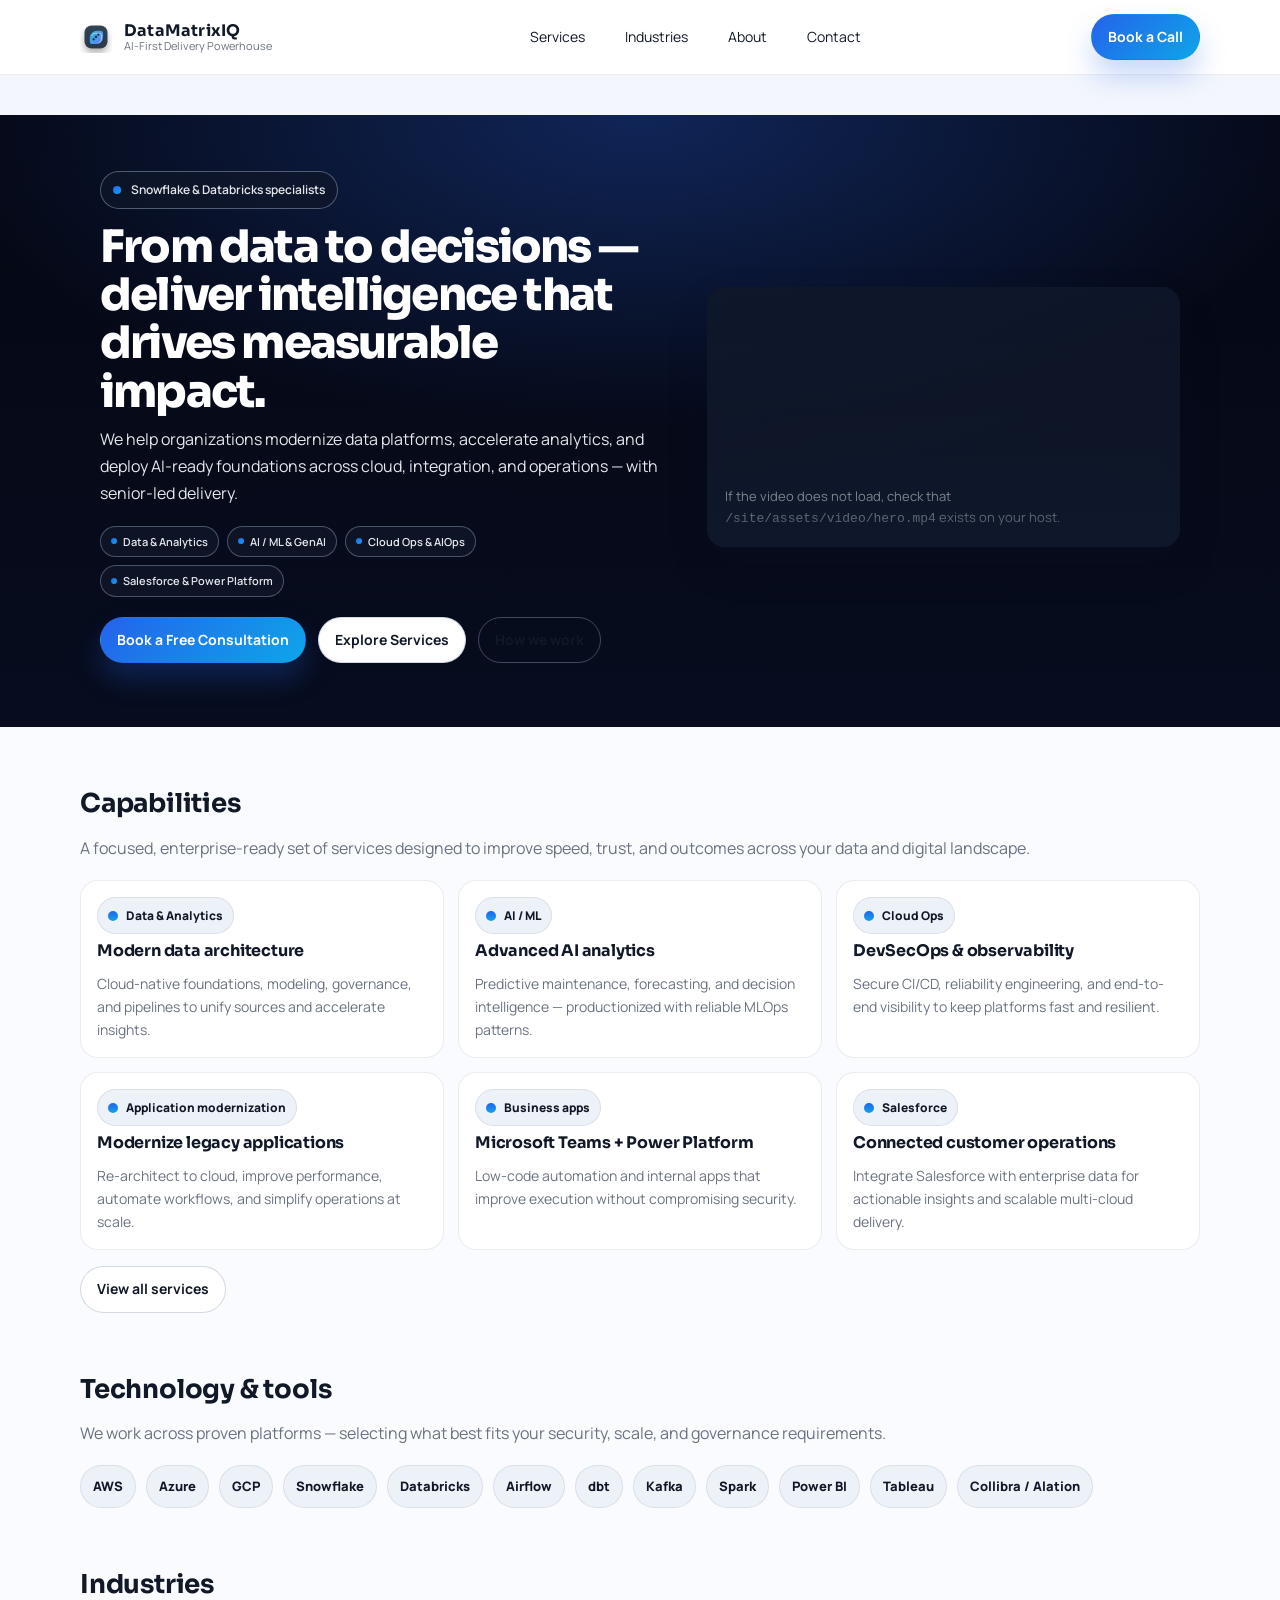
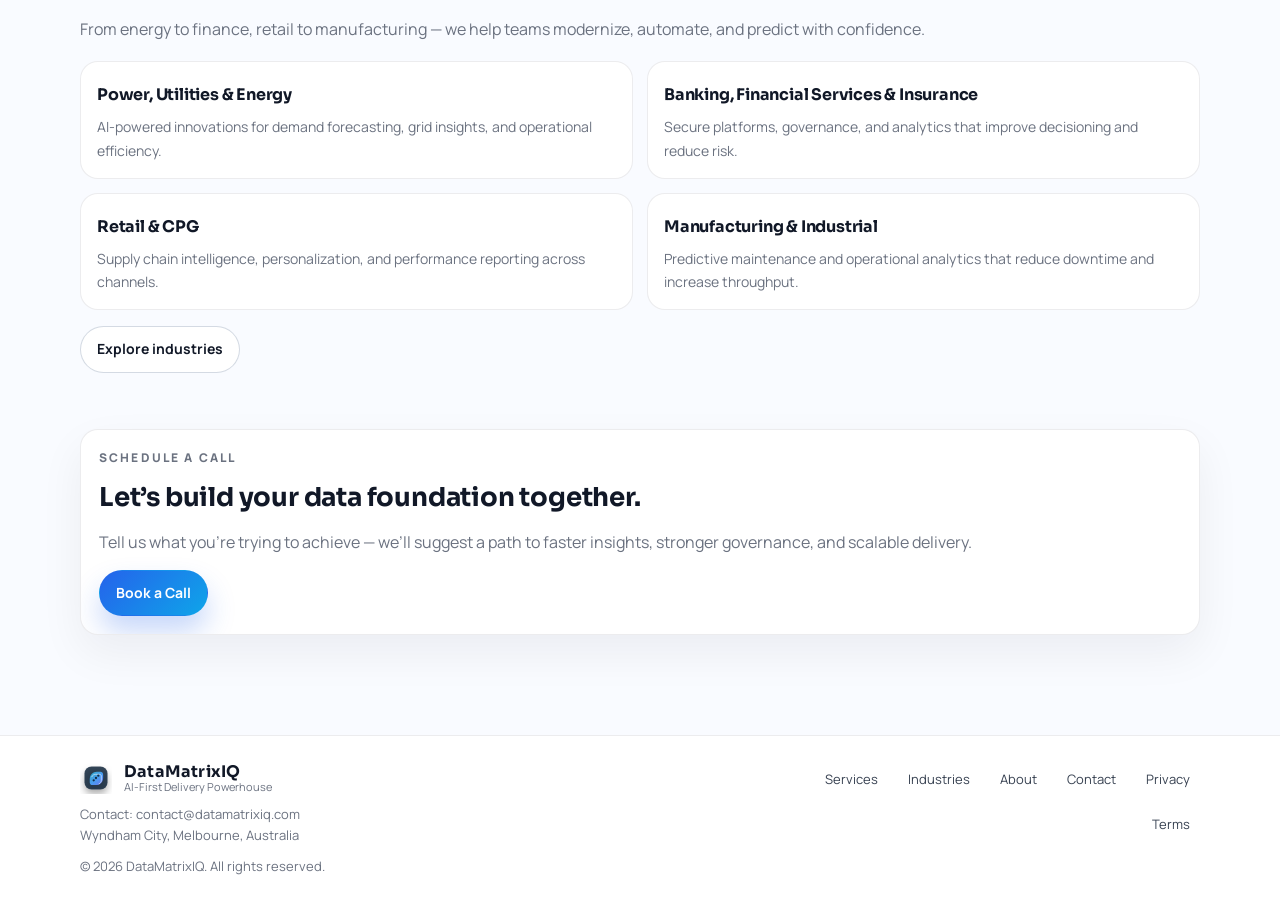
==== commit 49bbca3c: "Added new code" ====
--- a/site/index.html
+++ b/site/index.html
@@ -69,8 +69,9 @@
           </div>
         </div>
         <div class="hero-media" aria-hidden="true">
+          <video src="/site/assets/video/hero.mp4" autoplay muted loop playsinline></video>
           <div class="hero-media-fallback">
-            <span>Hero image or short video goes here. Replace <code>assets/img/hero-main.jpg</code> with your own asset from the main site.</span>
+            <span>If the video does not load, check that <code>/site/assets/video/hero.mp4</code> exists on your host.</span>
           </div>
         </div>
       </div>
--- a/site/assets/css/styles.css
+++ b/site/assets/css/styles.css
@@ -218,8 +218,7 @@
   border-radius:18px;
   overflow:hidden;
   background:
-    linear-gradient(160deg,rgba(15,23,42,.65),rgba(15,23,42,.3)),
-    url("../img/hero-main.jpg") center/cover no-repeat;
+    linear-gradient(160deg,rgba(15,23,42,.85),rgba(15,23,42,.5));
   min-height:260px;
   box-shadow:var(--shadow-soft);
   position:relative;
@@ -230,6 +229,13 @@
   inset:auto 0 0;
   height:90px;
   background:linear-gradient(180deg,transparent,rgba(15,23,42,.8));
+}
+.hero-media video{
+  position:absolute;
+  inset:0;
+  width:100%;
+  height:100%;
+  object-fit:cover;
 }
 .hero-media-fallback{
   position:absolute;
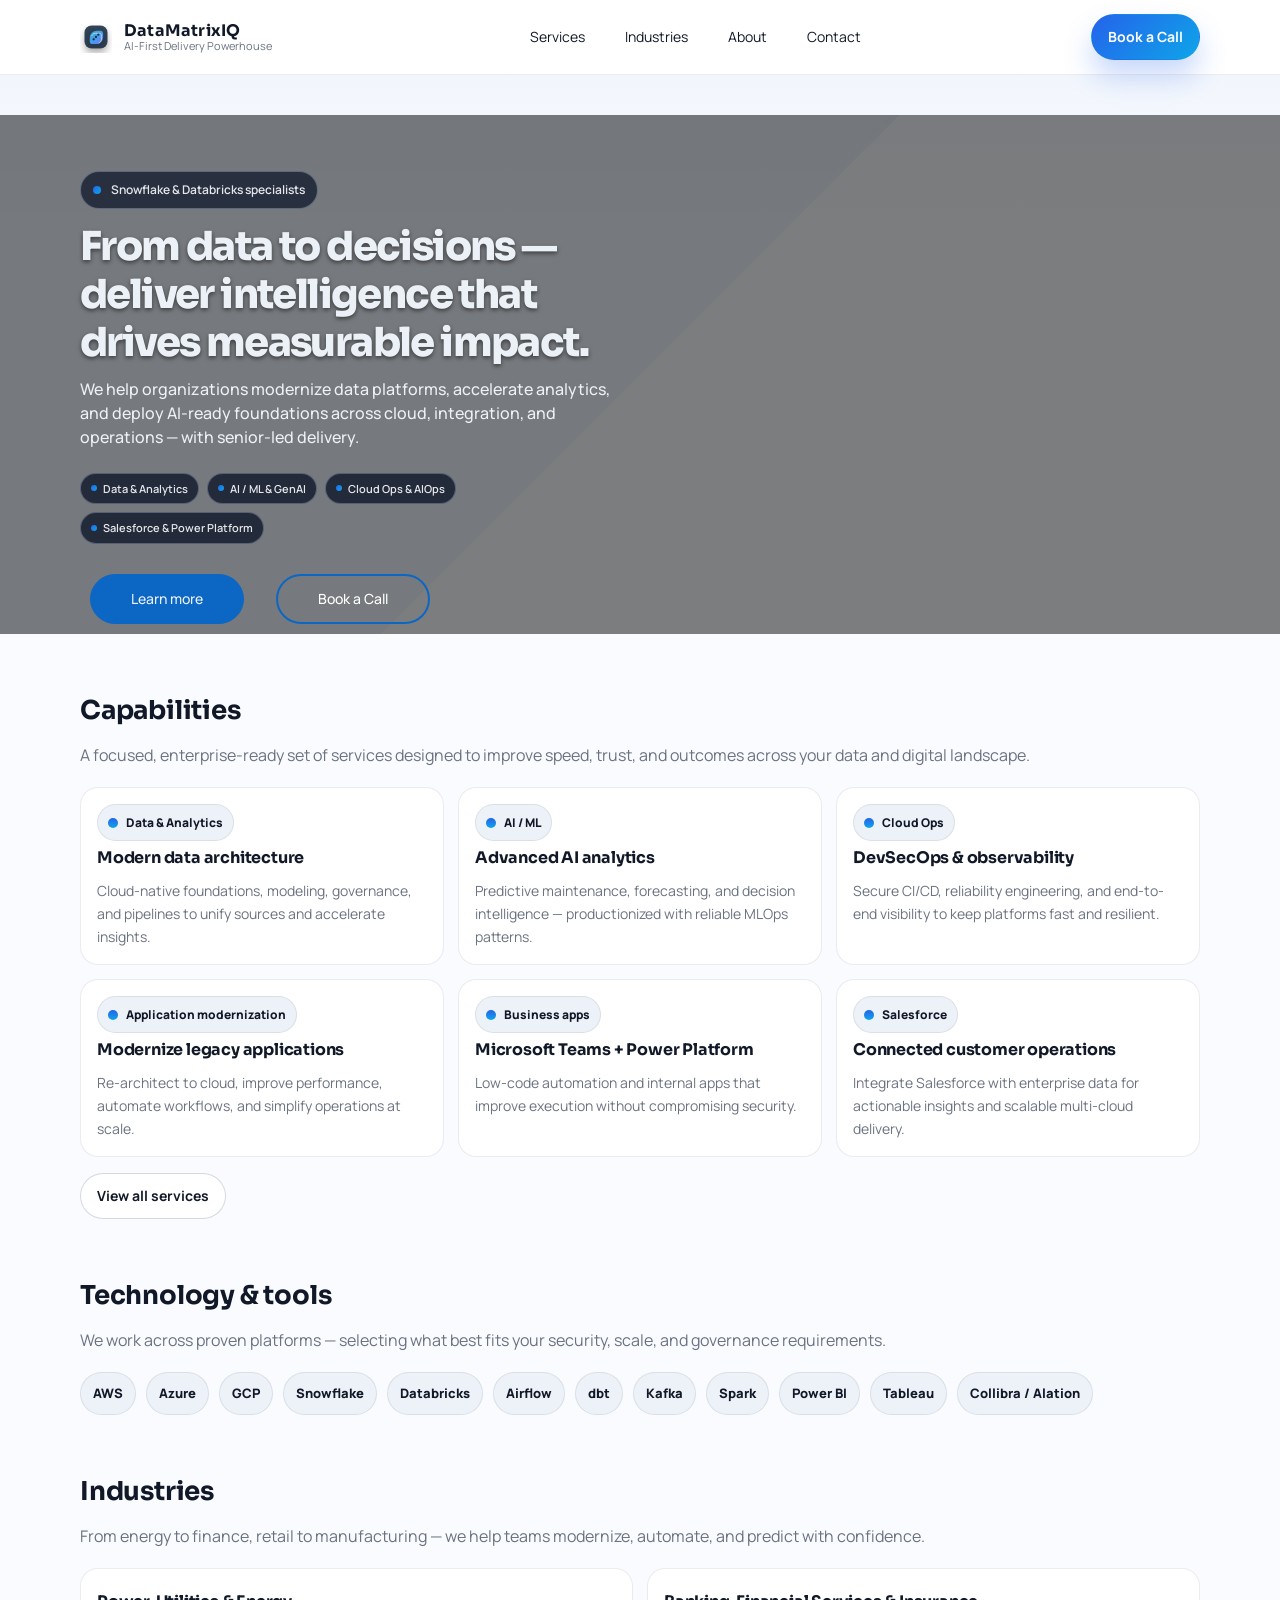
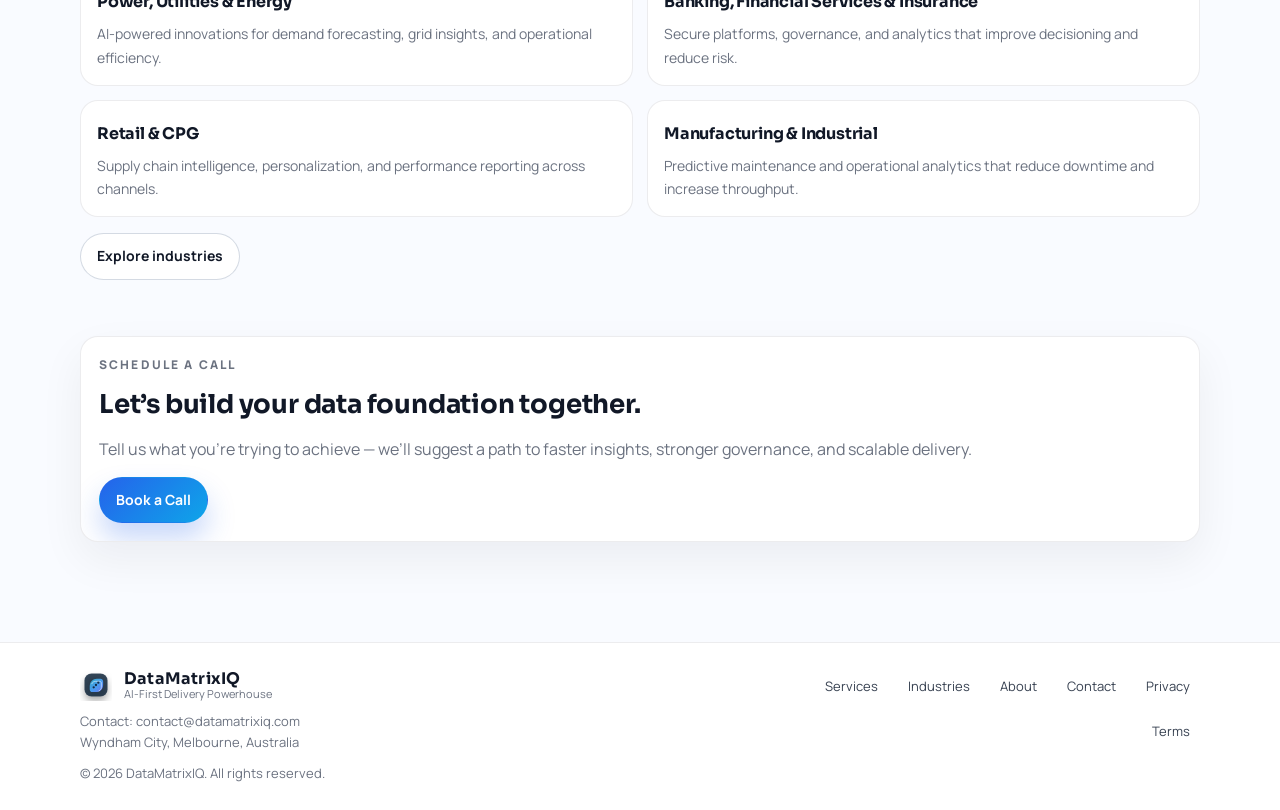
==== commit 1336798d: "theme change" ====
--- a/site/index.html
+++ b/site/index.html
@@ -48,30 +48,37 @@
   </header>
 
   <main id="content">
-    <section class="hero">
-      <div class="hero-inner">
-        <div class="hero-copy">
-          <div class="kicker"><span class="dot" aria-hidden="true"></span> Snowflake & Databricks specialists</div>
-          <h1 class="h1">From data to decisions — deliver intelligence that drives measurable impact.</h1>
-          <p class="lead">
-            We help organizations modernize data platforms, accelerate analytics, and deploy AI‑ready foundations across cloud, integration, and operations — with senior-led delivery.
-          </p>
-          <div class="hero-badges" aria-label="Key capabilities">
-            <div class="hero-badge"><span aria-hidden="true"></span> Data &amp; Analytics</div>
-            <div class="hero-badge"><span aria-hidden="true"></span> AI / ML &amp; GenAI</div>
-            <div class="hero-badge"><span aria-hidden="true"></span> Cloud Ops &amp; AIOps</div>
-            <div class="hero-badge"><span aria-hidden="true"></span> Salesforce &amp; Power Platform</div>
-          </div>
-          <div class="hero-ctas">
-            <a class="btn primary" href="contact.html">Book a Free Consultation</a>
-            <a class="btn" href="services.html">Explore Services</a>
-            <a class="btn ghost" href="about.html">How we work</a>
-          </div>
-        </div>
-        <div class="hero-media" aria-hidden="true">
-          <video src="/site/assets/video/hero.mp4" autoplay muted loop playsinline></video>
-          <div class="hero-media-fallback">
-            <span>If the video does not load, check that <code>/site/assets/video/hero.mp4</code> exists on your host.</span>
+    <section id="hero" class="hero section position-relative">
+      <div class="video-wrapper">
+        <video autoplay muted loop playsinline class="hero-video">
+          <source src="/site/assets/video/hero.mp4" type="video/mp4" />
+          Your browser does not support the video tag.
+        </video>
+      </div>
+      <div class="container">
+        <div class="row align-items-center">
+          <div class="col-lg-6">
+            <div class="hero-content">
+              <div class="kicker"><span class="dot" aria-hidden="true"></span> Snowflake & Databricks specialists</div>
+              <h1 class="mb-4 h1">
+                From data to decisions — deliver intelligence that drives measurable impact.
+              </h1>
+              <p class="mb-4 mb-md-5 lead">
+                We help organizations modernize data platforms, accelerate analytics, and deploy AI‑ready foundations across cloud, integration, and operations — with senior-led delivery.
+              </p>
+
+              <div class="hero-badges" aria-label="Key capabilities">
+                <div class="hero-badge"><span aria-hidden="true"></span> Data &amp; Analytics</div>
+                <div class="hero-badge"><span aria-hidden="true"></span> AI / ML &amp; GenAI</div>
+                <div class="hero-badge"><span aria-hidden="true"></span> Cloud Ops &amp; AIOps</div>
+                <div class="hero-badge"><span aria-hidden="true"></span> Salesforce &amp; Power Platform</div>
+              </div>
+
+              <div class="hero-buttons hero-ctas">
+                <a href="services.html" class="btn btn-primary">Learn more</a>
+                <a href="contact.html" class="btn btn-primary btn-outline">Book a Call</a>
+              </div>
+            </div>
           </div>
         </div>
       </div>
--- a/site/assets/css/styles.css
+++ b/site/assets/css/styles.css
@@ -131,32 +131,42 @@
 
 /* Sections */
 main{padding: 40px 0 60px}
+
+/* Hero (matched to main site) */
 .hero{
+  position: relative;
+  padding-top: 200px;
+  background: linear-gradient(135deg,
+      color-mix(in srgb, #0c67c4, transparent 95%) 50%,
+      color-mix(in srgb, #0c67c4, transparent 98%) 25%,
+      transparent 50%);
+  background-size: cover;
+  color:#ebf1f6;
+}
+
+.hero .hero-content{
   position:relative;
-  background:
-    linear-gradient(180deg,rgba(9,9,11,.35),rgba(15,23,42,.4)),
-    radial-gradient(1200px 520px at 50% 0%, rgba(37,99,235,.50), transparent 60%),
-    #020617;
-  color:#ffffff;
-}
-.hero::before{
-  content:"";
-  position:absolute;
-  inset:0;
-  opacity:0.2;
-  pointer-events:none;
-}
-.hero-inner{
-  max-width:1120px;
-  margin-inline:auto;
-  display:grid;
-  grid-template-columns:minmax(0,1.2fr) minmax(0,1fr);
-  gap:40px;
-  align-items:center;
-  padding:56px 20px 64px;
-}
-.hero-copy{
-  max-width:640px;
+  z-index:1;
+}
+
+/* simple row/column helpers */
+.row{
+  display:flex;
+  flex-wrap:wrap;
+  margin:0 -12px;
+}
+.col-lg-6{
+  padding:0 12px;
+  flex:0 0 50%;
+  max-width:50%;
+}
+.align-items-center{align-items:center}
+
+@media (max-width: 992px){
+  .col-lg-6{
+    flex:0 0 100%;
+    max-width:100%;
+  }
 }
 .kicker{
   display:inline-flex;
@@ -178,15 +188,18 @@
   margin:14px 0 10px;
   font-family:"Sora", system-ui, sans-serif;
   font-weight:800;
-  font-size: clamp(32px, 3.5vw, 46px);
-  line-height:1.08;
+  font-size: 2.5rem;
+  line-height:1.2;
   letter-spacing:-.04em;
+  color:#ebf1f6;
+  text-shadow:0 2px 4px rgba(0,0,0,0.5);
 }
 .lead{
-  color:#e5e7eb;
-  font-size:16px;
-  line-height:1.7;
-  margin:0 0 18px;
+  color:#ebf1f6;
+  font-size:1rem;
+  font-weight:500;
+  line-height:1.5;
+  margin:0 0 1.5rem;
 }
 .hero-badges{
   display:flex;
@@ -211,44 +224,53 @@
   background:linear-gradient(135deg,var(--brand),var(--accent));
 }
 .hero-ctas{
-  display:flex; gap:12px; flex-wrap:wrap; margin-top: 20px;
-}
-
-.hero-media{
-  border-radius:18px;
-  overflow:hidden;
-  background:
-    linear-gradient(160deg,rgba(15,23,42,.85),rgba(15,23,42,.5));
-  min-height:260px;
-  box-shadow:var(--shadow-soft);
-  position:relative;
-}
-.hero-media::after{
-  content:"";
-  position:absolute;
-  inset:auto 0 0;
-  height:90px;
-  background:linear-gradient(180deg,transparent,rgba(15,23,42,.8));
-}
-.hero-media video{
+  display:flex;
+  gap:12px;
+  flex-wrap:wrap;
+  margin-top:20px;
+}
+
+/* Video wrapper behind content (match main site) */
+.video-wrapper{
   position:absolute;
   inset:0;
+  z-index:0;
+}
+.hero-video{
   width:100%;
   height:100%;
   object-fit:cover;
 }
-.hero-media-fallback{
+.video-wrapper::after{
+  content:"";
   position:absolute;
   inset:0;
-  display:flex;
-  align-items:flex-end;
-  padding:18px;
-  color:#e5e7eb;
-  font-size:13px;
-  background:linear-gradient(180deg,rgba(15,23,42,.4),rgba(15,23,42,.85));
-}
-.hero-media-fallback span{
-  opacity:.8;
+  background:rgba(0,0,0,0.5);
+}
+
+/* Hero buttons styled like main site */
+.hero .btn-primary{
+  background-color: #0c67c4;
+  border-color: #0c67c4;
+  color: var(--contrast-color);
+  padding: 0.75rem 2.5rem;
+  border-radius: 50px;
+  font-weight: 500;
+  transition: all 0.3s ease;
+  margin: 10px;
+}
+.hero .btn-primary:hover{
+  background-color: color-mix(in srgb, #0c67c4, black 20%);
+  border-color: color-mix(in srgb, #0c67c4, black 20%);
+}
+.hero .btn-primary.btn-outline{
+  background-color: transparent;
+  color: #ffffff;
+  border: 2px solid #0c67c4;
+}
+.hero .btn-primary.btn-outline:hover{
+  background-color: color-mix(in srgb, #0c67c4, #ffffff 20%);
+  border-color: color-mix(in srgb, #3d85d0, #f5f6f7 20%);
 }
 
 .panel{
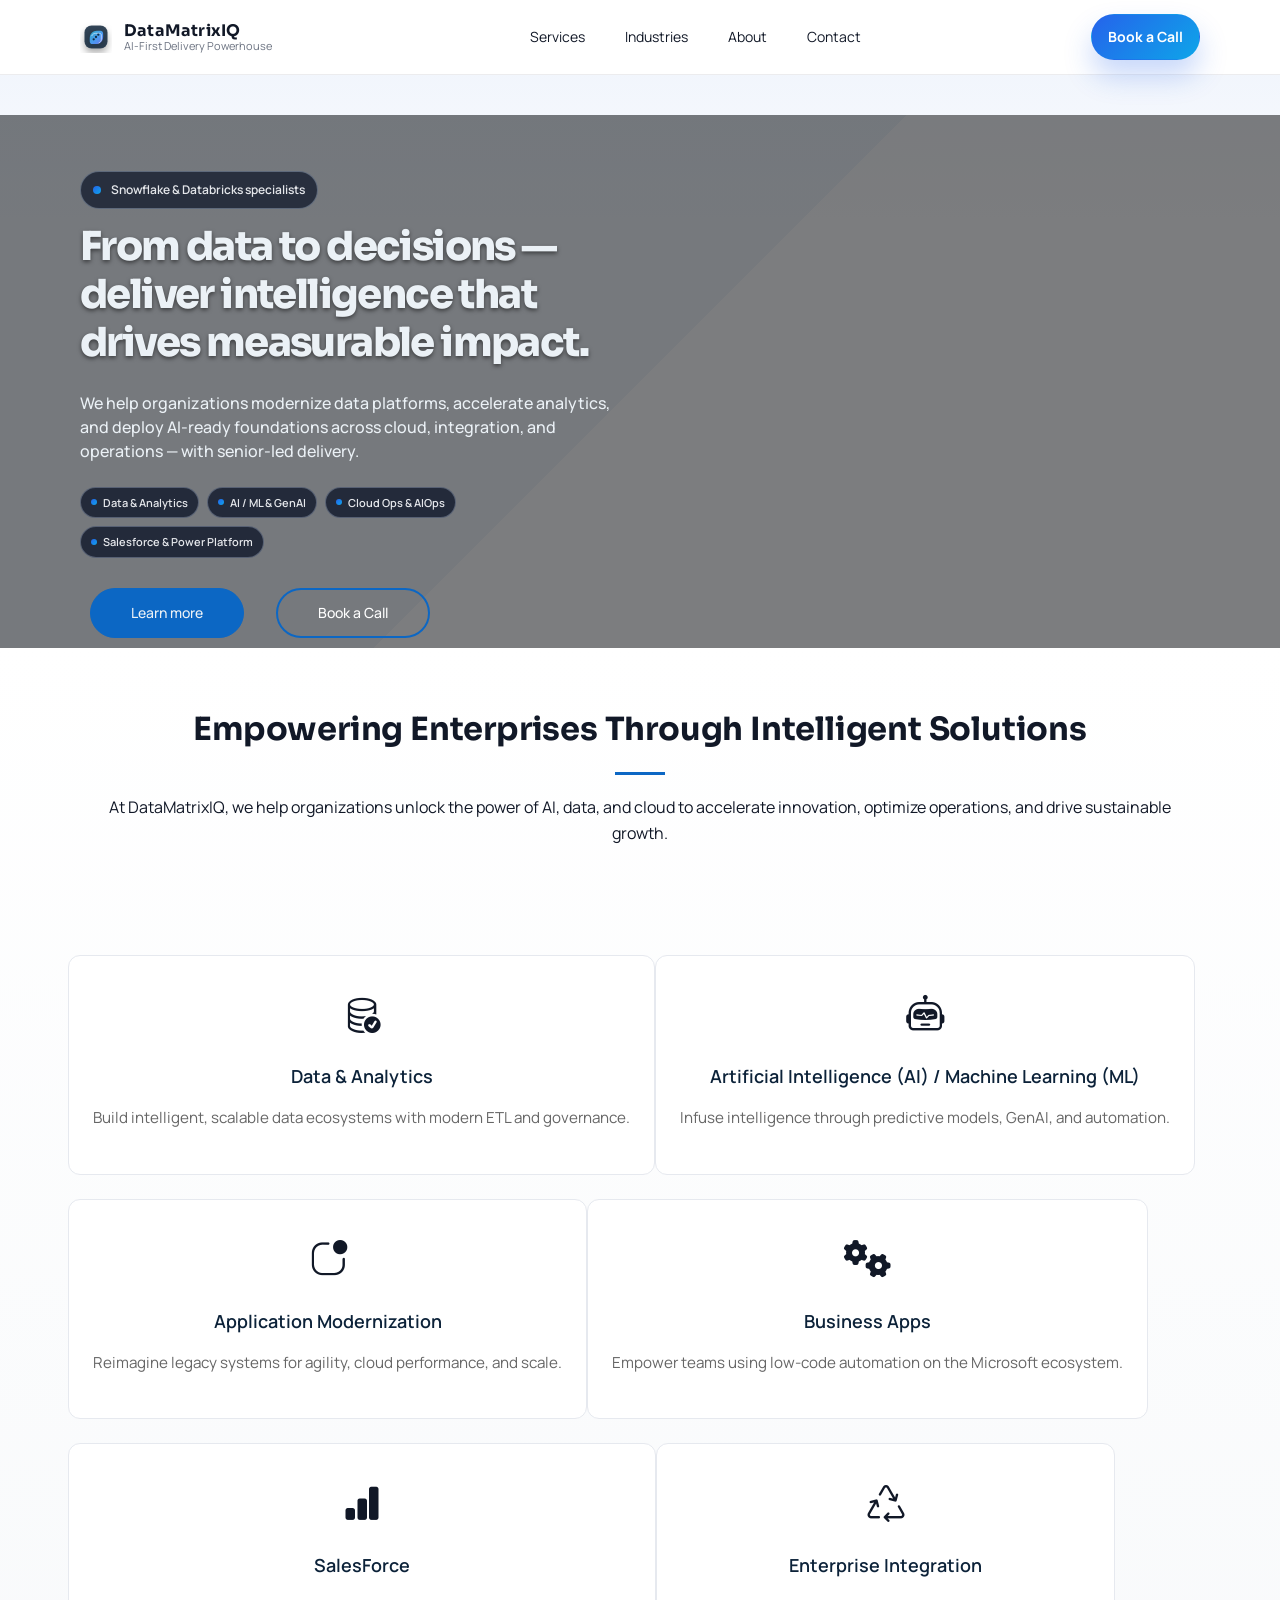
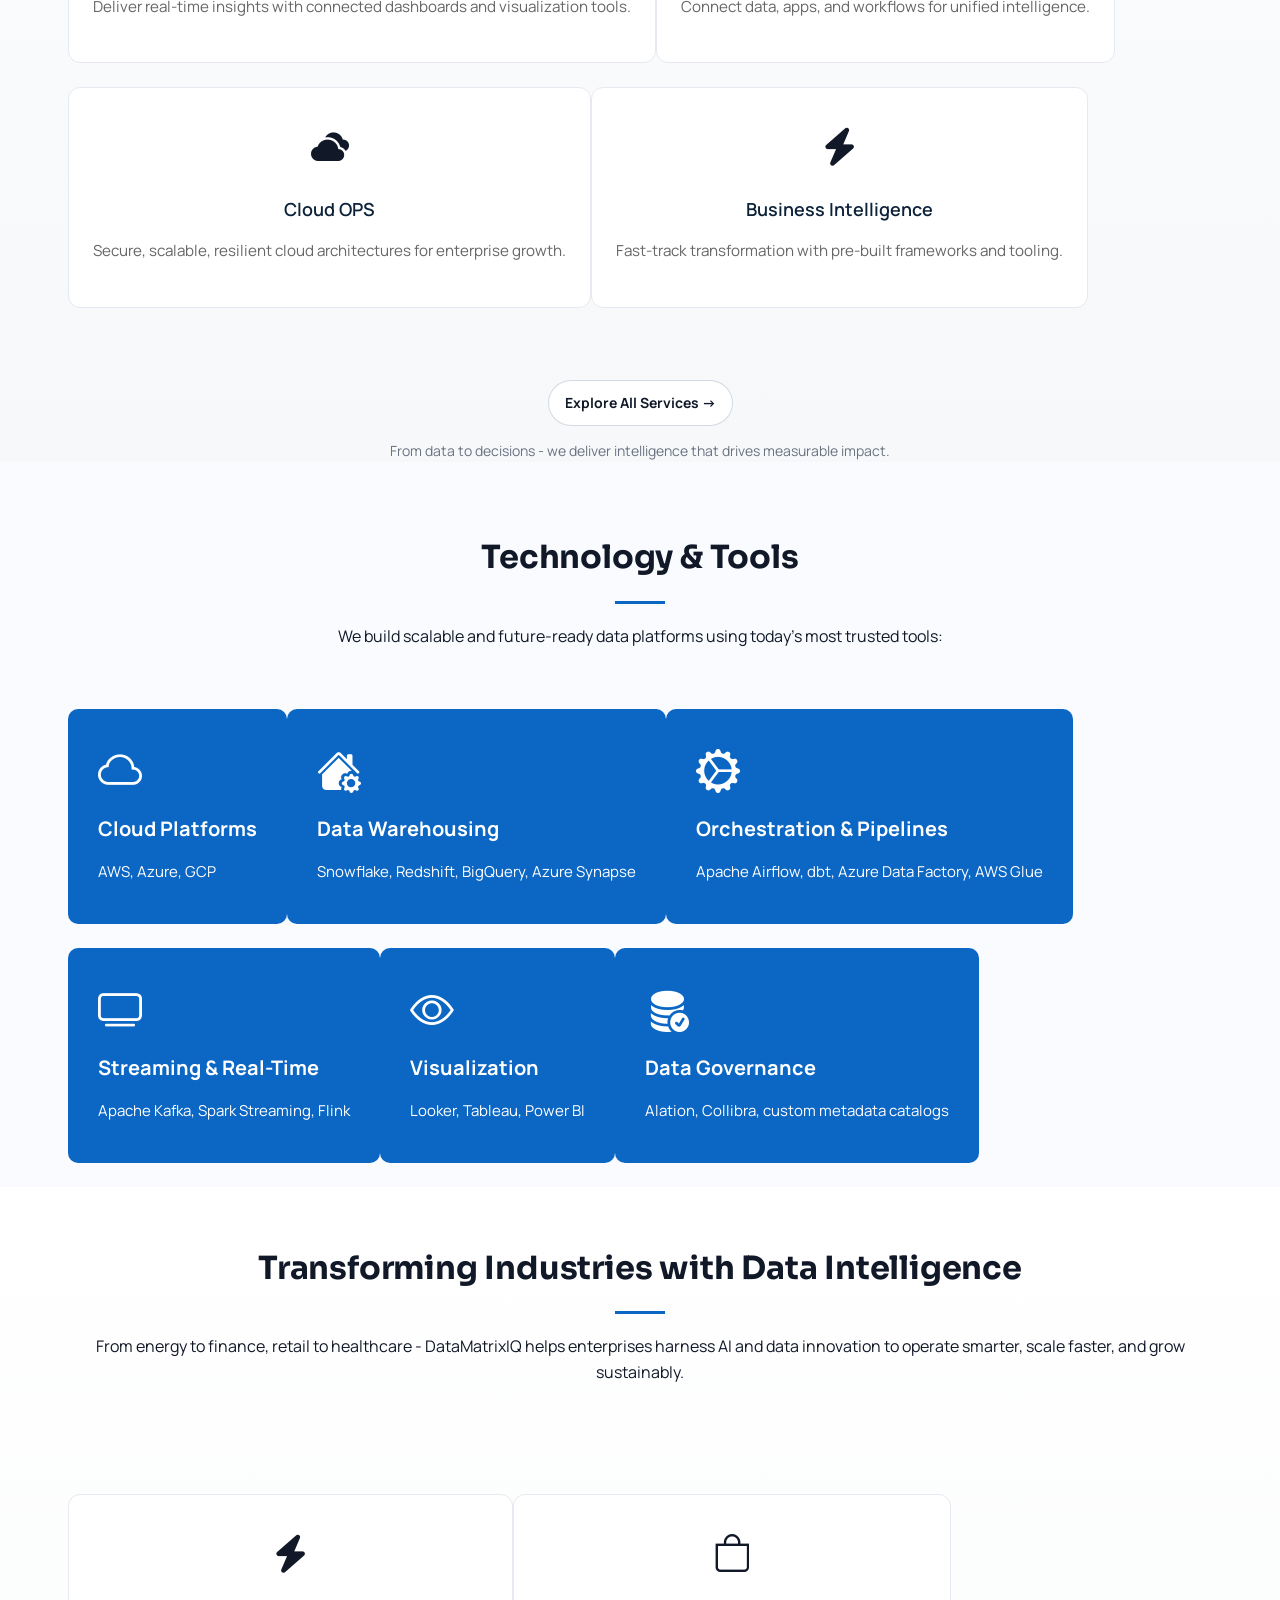
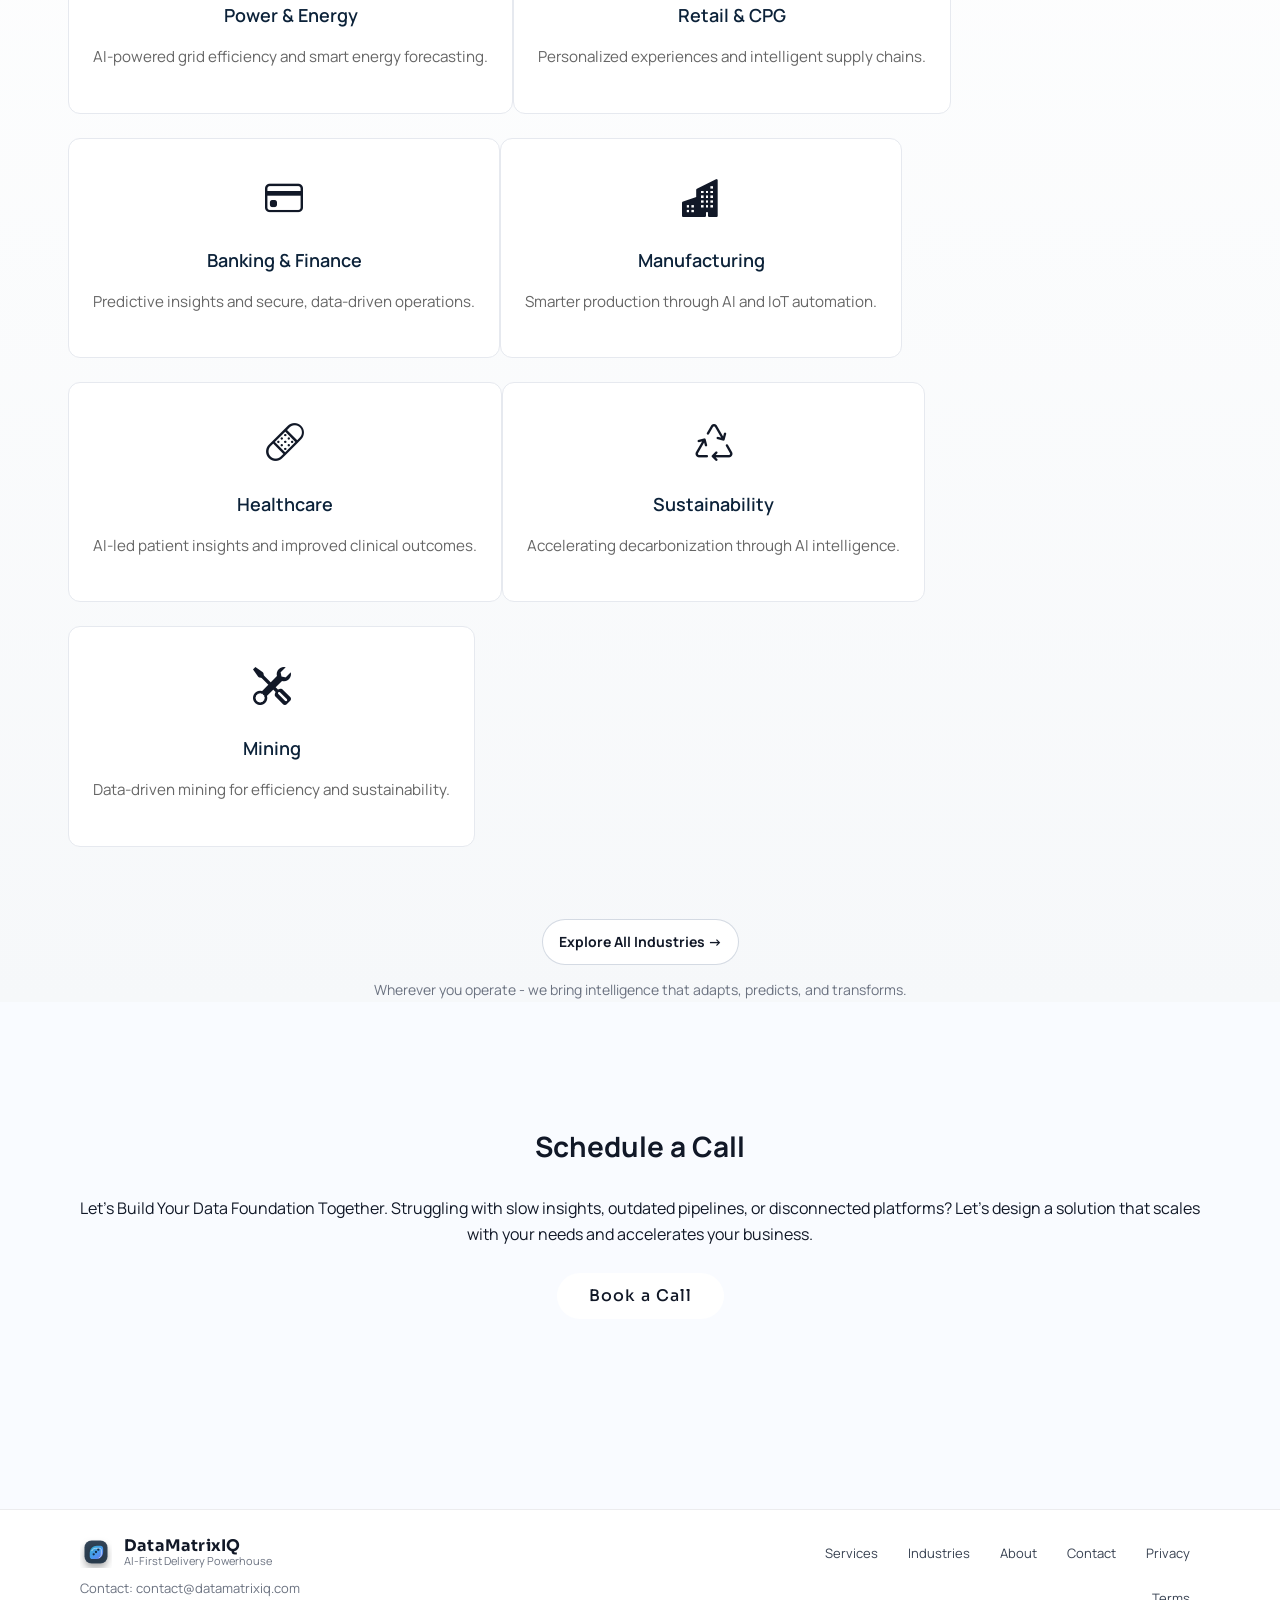
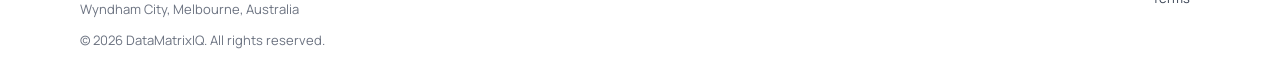
==== commit 217abc13: "new theme" ====
--- a/site/index.html
+++ b/site/index.html
@@ -10,6 +10,8 @@
   <link rel="preconnect" href="https://fonts.googleapis.com" />
   <link rel="preconnect" href="https://fonts.gstatic.com" crossorigin />
   <link href="https://fonts.googleapis.com/css2?family=Manrope:wght@400;600;700;800&family=Sora:wght@600;700;800&display=swap" rel="stylesheet" />
+  <link rel="stylesheet" href="https://cdnjs.cloudflare.com/ajax/libs/font-awesome/6.5.0/css/all.min.css" />
+  <link rel="stylesheet" href="https://cdn.jsdelivr.net/npm/bootstrap-icons@1.11.3/font/bootstrap-icons.min.css" />
   <link rel="stylesheet" href="assets/css/styles.css" />
   <script src="assets/js/config.js"></script>
   <script src="assets/js/inject-config.js" defer></script>
@@ -84,106 +86,221 @@
       </div>
     </section>
 
-    <section class="section">
-      <div class="container">
-        <h2>Capabilities</h2>
-        <p class="sub">A focused, enterprise-ready set of services designed to improve speed, trust, and outcomes across your data and digital landscape.</p>
-
-        <div class="grid cols-3">
-          <div class="card">
-            <div class="pill"><span class="ico" aria-hidden="true"></span> Data & Analytics</div>
-            <h3>Modern data architecture</h3>
-            <p>Cloud-native foundations, modeling, governance, and pipelines to unify sources and accelerate insights.</p>
-          </div>
-          <div class="card">
-            <div class="pill"><span class="ico" aria-hidden="true"></span> AI / ML</div>
-            <h3>Advanced AI analytics</h3>
-            <p>Predictive maintenance, forecasting, and decision intelligence — productionized with reliable MLOps patterns.</p>
-          </div>
-          <div class="card">
-            <div class="pill"><span class="ico" aria-hidden="true"></span> Cloud Ops</div>
-            <h3>DevSecOps & observability</h3>
-            <p>Secure CI/CD, reliability engineering, and end-to-end visibility to keep platforms fast and resilient.</p>
-          </div>
-          <div class="card">
-            <div class="pill"><span class="ico" aria-hidden="true"></span> Application modernization</div>
-            <h3>Modernize legacy applications</h3>
-            <p>Re-architect to cloud, improve performance, automate workflows, and simplify operations at scale.</p>
-          </div>
-          <div class="card">
-            <div class="pill"><span class="ico" aria-hidden="true"></span> Business apps</div>
-            <h3>Microsoft Teams + Power Platform</h3>
-            <p>Low-code automation and internal apps that improve execution without compromising security.</p>
-          </div>
-          <div class="card">
-            <div class="pill"><span class="ico" aria-hidden="true"></span> Salesforce</div>
-            <h3>Connected customer operations</h3>
-            <p>Integrate Salesforce with enterprise data for actionable insights and scalable multi-cloud delivery.</p>
-          </div>
-        </div>
-
-        <div style="margin-top:16px">
-          <a class="btn" href="services.html">View all services</a>
-        </div>
-      </div>
-    </section>
-
-    <section class="section">
-      <div class="container">
-        <h2>Technology & tools</h2>
-        <p class="sub">We work across proven platforms — selecting what best fits your security, scale, and governance requirements.</p>
-        <div class="logo-strip" aria-label="Technology list">
-          <div class="logo">AWS</div>
-          <div class="logo">Azure</div>
-          <div class="logo">GCP</div>
-          <div class="logo">Snowflake</div>
-          <div class="logo">Databricks</div>
-          <div class="logo">Airflow</div>
-          <div class="logo">dbt</div>
-          <div class="logo">Kafka</div>
-          <div class="logo">Spark</div>
-          <div class="logo">Power BI</div>
-          <div class="logo">Tableau</div>
-          <div class="logo">Collibra / Alation</div>
-        </div>
-      </div>
-    </section>
-
-    <section class="section">
-      <div class="container">
-        <h2>Industries</h2>
-        <p class="sub">From energy to finance, retail to manufacturing — we help teams modernize, automate, and predict with confidence.</p>
-        <div class="grid cols-2">
-          <div class="card">
-            <h3>Power, Utilities & Energy</h3>
-            <p>AI-powered innovations for demand forecasting, grid insights, and operational efficiency.</p>
-          </div>
-          <div class="card">
-            <h3>Banking, Financial Services & Insurance</h3>
-            <p>Secure platforms, governance, and analytics that improve decisioning and reduce risk.</p>
-          </div>
-          <div class="card">
-            <h3>Retail & CPG</h3>
-            <p>Supply chain intelligence, personalization, and performance reporting across channels.</p>
-          </div>
-          <div class="card">
-            <h3>Manufacturing & Industrial</h3>
-            <p>Predictive maintenance and operational analytics that reduce downtime and increase throughput.</p>
-          </div>
-        </div>
-        <div style="margin-top:16px">
-          <a class="btn" href="industries.html">Explore industries</a>
-        </div>
-      </div>
-    </section>
-
-    <section class="section">
-      <div class="container">
-        <div class="panel">
-          <div class="label">Schedule a call</div>
-          <h2 style="margin-top:10px">Let’s build your data foundation together.</h2>
-          <p class="sub" style="margin-bottom:14px">Tell us what you’re trying to achieve — we’ll suggest a path to faster insights, stronger governance, and scalable delivery.</p>
-          <a class="btn primary" href="contact.html">Book a Call</a>
+    <!-- Services Section -->
+    <section id="services" class="section services-home">
+      <div class="container">
+        <div class="section-title text-center mb-5">
+          <h2>Empowering Enterprises Through Intelligent Solutions</h2>
+          <p class="mt-3">
+            At DataMatrixIQ, we help organizations unlock the power of AI, data, and cloud to accelerate innovation, optimize operations, and drive sustainable growth.
+          </p>
+        </div>
+
+        <div class="row justify-content-center">
+          <div class="col-sm-6 col-md-4 col-lg-3 mb-4">
+            <div class="service-card">
+              <div class="icon"><i class="bi bi-database-check"></i></div>
+              <h3>Data &amp; Analytics</h3>
+              <p>Build intelligent, scalable data ecosystems with modern ETL and governance.</p>
+            </div>
+          </div>
+          <div class="col-sm-6 col-md-4 col-lg-3 mb-4">
+            <div class="service-card">
+              <div class="icon"><i class="bi bi-robot"></i></div>
+              <h3>Artificial Intelligence (AI) / Machine Learning (ML)</h3>
+              <p>Infuse intelligence through predictive models, GenAI, and automation.</p>
+            </div>
+          </div>
+          <div class="col-sm-6 col-md-4 col-lg-3 mb-4">
+            <div class="service-card">
+              <div class="icon"><i class="bi bi-app-indicator"></i></div>
+              <h3>Application Modernization</h3>
+              <p>Reimagine legacy systems for agility, cloud performance, and scale.</p>
+            </div>
+          </div>
+          <div class="col-sm-6 col-md-4 col-lg-3 mb-4">
+            <div class="service-card">
+              <div class="icon"><i class="fa-solid fa-gears"></i></div>
+              <h3>Business Apps</h3>
+              <p>Empower teams using low-code automation on the Microsoft ecosystem.</p>
+            </div>
+          </div>
+          <div class="col-sm-6 col-md-4 col-lg-3 mb-4">
+            <div class="service-card">
+              <div class="icon"><i class="bi bi-bar-chart-fill"></i></div>
+              <h3>SalesForce</h3>
+              <p>Deliver real-time insights with connected dashboards and visualization tools.</p>
+            </div>
+          </div>
+          <div class="col-sm-6 col-md-4 col-lg-3 mb-4">
+            <div class="service-card">
+              <div class="icon"><i class="bi bi-recycle"></i></div>
+              <h3>Enterprise Integration</h3>
+              <p>Connect data, apps, and workflows for unified intelligence.</p>
+            </div>
+          </div>
+          <div class="col-sm-6 col-md-4 col-lg-3 mb-4">
+            <div class="service-card">
+              <div class="icon"><i class="bi bi-clouds-fill"></i></div>
+              <h3>Cloud OPS</h3>
+              <p>Secure, scalable, resilient cloud architectures for enterprise growth.</p>
+            </div>
+          </div>
+          <div class="col-sm-6 col-md-4 col-lg-3 mb-4">
+            <div class="service-card">
+              <div class="icon"><i class="fa-solid fa-bolt"></i></div>
+              <h3>Business Intelligence</h3>
+              <p>Fast-track transformation with pre-built frameworks and tooling.</p>
+            </div>
+          </div>
+        </div>
+
+        <div class="text-center mt-5">
+          <a href="services.html" class="btn btn-primary">Explore All Services &#8594;</a>
+          <p class="mt-2 small text-muted">
+            From data to decisions - we deliver intelligence that drives measurable impact.
+          </p>
+        </div>
+      </div>
+    </section>
+
+    <!-- Technology & Tools -->
+    <section id="technologies" class="features section features-cards">
+      <div class="container section-title">
+        <h2>Technology &amp; Tools</h2>
+        <p>We build scalable and future-ready data platforms using today’s most trusted tools:</p>
+      </div>
+
+      <div class="container">
+        <div class="row gy-4">
+          <div class="col-xl-4 col-md-6 mb-4">
+            <div class="feature-box blue">
+              <i class="bi bi-cloud"></i>
+              <h4>Cloud Platforms</h4>
+              <p>AWS, Azure, GCP</p>
+            </div>
+          </div>
+          <div class="col-xl-4 col-md-6 mb-4">
+            <div class="feature-box blue">
+              <i class="bi bi-house-gear-fill"></i>
+              <h4>Data Warehousing</h4>
+              <p>Snowflake, Redshift, BigQuery, Azure Synapse</p>
+            </div>
+          </div>
+          <div class="col-xl-4 col-md-6 mb-4">
+            <div class="feature-box blue">
+              <i class="bi bi-gear-wide-connected"></i>
+              <h4>Orchestration &amp; Pipelines</h4>
+              <p>Apache Airflow, dbt, Azure Data Factory, AWS Glue</p>
+            </div>
+          </div>
+          <div class="col-xl-4 col-md-6 mb-4">
+            <div class="feature-box blue">
+              <i class="bi bi-tv"></i>
+              <h4>Streaming &amp; Real-Time</h4>
+              <p>Apache Kafka, Spark Streaming, Flink</p>
+            </div>
+          </div>
+          <div class="col-xl-4 col-md-6 mb-4">
+            <div class="feature-box blue">
+              <i class="bi bi-eye"></i>
+              <h4>Visualization</h4>
+              <p>Looker, Tableau, Power BI</p>
+            </div>
+          </div>
+          <div class="col-xl-4 col-md-6 mb-4">
+            <div class="feature-box blue">
+              <i class="bi bi-database-fill-check"></i>
+              <h4>Data Governance</h4>
+              <p>Alation, Collibra, custom metadata catalogs</p>
+            </div>
+          </div>
+        </div>
+      </div>
+    </section>
+
+    <!-- Industries -->
+    <section id="industries" class="section services-home">
+      <div class="container">
+        <div class="section-title text-center mb-5">
+          <h2>Transforming Industries with Data Intelligence</h2>
+          <p class="mt-3">
+            From energy to finance, retail to healthcare - DataMatrixIQ helps enterprises harness AI and data innovation to operate smarter, scale faster, and grow sustainably.
+          </p>
+        </div>
+
+        <div class="row justify-content-center">
+          <div class="col-sm-6 col-md-4 col-lg-3 mb-4">
+            <div class="service-card">
+              <div class="icon"><i class="fa-solid fa-bolt"></i></div>
+              <h3>Power &amp; Energy</h3>
+              <p>AI-powered grid efficiency and smart energy forecasting.</p>
+            </div>
+          </div>
+          <div class="col-sm-6 col-md-4 col-lg-3 mb-4">
+            <div class="service-card">
+              <div class="icon"><i class="bi bi-bag"></i></div>
+              <h3>Retail &amp; CPG</h3>
+              <p>Personalized experiences and intelligent supply chains.</p>
+            </div>
+          </div>
+          <div class="col-sm-6 col-md-4 col-lg-3 mb-4">
+            <div class="service-card">
+              <div class="icon"><i class="bi bi-credit-card"></i></div>
+              <h3>Banking &amp; Finance</h3>
+              <p>Predictive insights and secure, data-driven operations.</p>
+            </div>
+          </div>
+          <div class="col-sm-6 col-md-4 col-lg-3 mb-4">
+            <div class="service-card">
+              <div class="icon"><i class="bi bi-buildings-fill"></i></div>
+              <h3>Manufacturing</h3>
+              <p>Smarter production through AI and IoT automation.</p>
+            </div>
+          </div>
+          <div class="col-sm-6 col-md-4 col-lg-3 mb-4">
+            <div class="service-card">
+              <div class="icon"><i class="bi bi-bandaid"></i></div>
+              <h3>Healthcare</h3>
+              <p>AI-led patient insights and improved clinical outcomes.</p>
+            </div>
+          </div>
+          <div class="col-sm-6 col-md-4 col-lg-3 mb-4">
+            <div class="service-card">
+              <div class="icon"><i class="bi bi-recycle"></i></div>
+              <h3>Sustainability</h3>
+              <p>Accelerating decarbonization through AI intelligence.</p>
+            </div>
+          </div>
+          <div class="col-sm-6 col-md-4 col-lg-3 mb-4">
+            <div class="service-card">
+              <div class="icon"><i class="bi bi-tools"></i></div>
+              <h3>Mining</h3>
+              <p>Data-driven mining for efficiency and sustainability.</p>
+            </div>
+          </div>
+        </div>
+
+        <div class="text-center mt-5">
+          <a href="industries.html" class="btn btn-primary">Explore All Industries &#8594;</a>
+          <p class="mt-2 small text-muted">
+            Wherever you operate - we bring intelligence that adapts, predicts, and transforms.
+          </p>
+        </div>
+      </div>
+    </section>
+
+    <!-- Call To Action -->
+    <section id="call-to-action-2" class="call-to-action-2 section">
+      <div class="container">
+        <div class="row justify-content-center">
+          <div class="col-xl-10">
+            <div class="text-center">
+              <h3>Schedule a Call</h3>
+              <p class="about-meta">Let’s Build Your Data Foundation Together. Struggling with slow insights, outdated pipelines, or disconnected platforms? Let’s design a solution that scales with your needs and accelerates your business.</p>
+              <a class="cta-btn btn" href="contact.html">Book a Call</a>
+            </div>
+          </div>
         </div>
       </div>
     </section>
--- a/site/assets/css/styles.css
+++ b/site/assets/css/styles.css
@@ -318,6 +318,35 @@
   line-height:1.7;
 }
 
+/* Section title (home blocks) */
+.section-title{
+  text-align:center;
+  padding-bottom:60px;
+  position:relative;
+}
+.section-title h2{
+  font-size:32px;
+  font-weight:700;
+  margin-bottom:20px;
+  padding-bottom:20px;
+  position:relative;
+}
+.section-title h2:after{
+  content:"";
+  position:absolute;
+  display:block;
+  width:50px;
+  height:3px;
+  background:#0c67c4;
+  left:0;
+  right:0;
+  bottom:0;
+  margin:auto;
+}
+.section-title p{
+  margin-bottom:0;
+}
+
 .grid{
   display:grid;
   gap:14px;
@@ -358,6 +387,81 @@
   background:#f9fbff;
 }
 .card:hover::after{opacity:1}
+
+/* Services (home) */
+.services-home{
+  background: linear-gradient(180deg, #ffffff 0%, #f6f8fa 100%);
+}
+.services-home .service-card{
+  background:#fff;
+  border:1px solid #e6e9ef;
+  border-radius:12px;
+  padding:28px 24px;
+  text-align:center;
+  transition:0.35s;
+  height:100%;
+  position:relative;
+}
+.services-home .service-card .icon{
+  font-size:38px;
+  margin-bottom:14px;
+}
+.services-home .service-card h3{
+  font-size:18px;
+  font-weight:600;
+  margin-bottom:8px;
+  color:#0c2239;
+}
+.services-home .service-card p{
+  color:#666;
+  font-size:0.95rem;
+}
+.services-home .service-card:hover{
+  transform:translateY(-6px);
+  box-shadow:0 10px 30px rgba(0,0,0,0.08);
+  border-color:#00c8ff;
+  background:#0d83fd;
+}
+.services-home .service-card:hover h3,
+.services-home .service-card:hover p{
+  color:#fff;
+}
+.services-home .service-card:hover .icon i,
+.services-home .service-card:hover .icon{
+  color:#fff;
+}
+
+/* Features cards (tech/tools) */
+.features-cards{
+  --default-color:#555;
+  --heading-color:#333;
+}
+.features-cards .feature-box{
+  height:100%;
+  padding:40px 30px;
+  border-radius:10px;
+}
+.features-cards .feature-box i{
+  font-size:44px;
+  display:inline-block;
+  line-height:0;
+  color:#fff;
+  margin-bottom:20px;
+}
+.features-cards .feature-box h4{
+  font-size:20px;
+  font-weight:700;
+  margin:0 0 10px 0;
+  color:#fff;
+}
+.features-cards .feature-box p{
+  font-size:15px;
+  margin-bottom:0;
+  color:#fff;
+}
+.features-cards .feature-box.blue{
+  background-color:#0c67c4;
+}
 .pill{
   display:inline-flex; align-items:center; gap:8px;
   padding: 8px 10px;
@@ -386,6 +490,15 @@
   font-size:13px;
 }
 
+/* Simple utility helpers */
+.text-center{text-align:center}
+.mt-3{margin-top:1rem}
+.mt-5{margin-top:3rem}
+.mb-4{margin-bottom:1.5rem}
+.mb-5{margin-bottom:3rem}
+.small{font-size:0.875rem}
+.text-muted{color:var(--text-muted)}
+
 /* Page header */
 .pagehead{
   padding: 18px 0 0;
@@ -474,6 +587,35 @@
   border-color: var(--border-soft);
 }
 .copyright{color: var(--text-muted); font-size: 13px; line-height:1.6}
+
+/* Call to action (bottom banner) */
+.call-to-action-2{
+  padding:80px 0;
+}
+.call-to-action-2 h3{
+  font-size:28px;
+  font-weight:700;
+  color:var(--default-color);
+}
+.call-to-action-2 p{
+  color:var(--default-color);
+}
+.call-to-action-2 .cta-btn{
+  font-family:"Sora", system-ui, sans-serif;
+  font-weight:500;
+  font-size:16px;
+  letter-spacing:1px;
+  display:inline-block;
+  border-radius:50px;
+  transition:0.5s;
+  margin:10px;
+  border:2px solid color-mix(in srgb, var(--contrast-color), transparent 30%);
+  color:var(--contrast-color);
+  padding:10px 32px;
+}
+.call-to-action-2 .cta-btn:hover{
+  border-color:var(--contrast-color);
+}
 
 /* Mobile */
 @media (max-width: 920px){
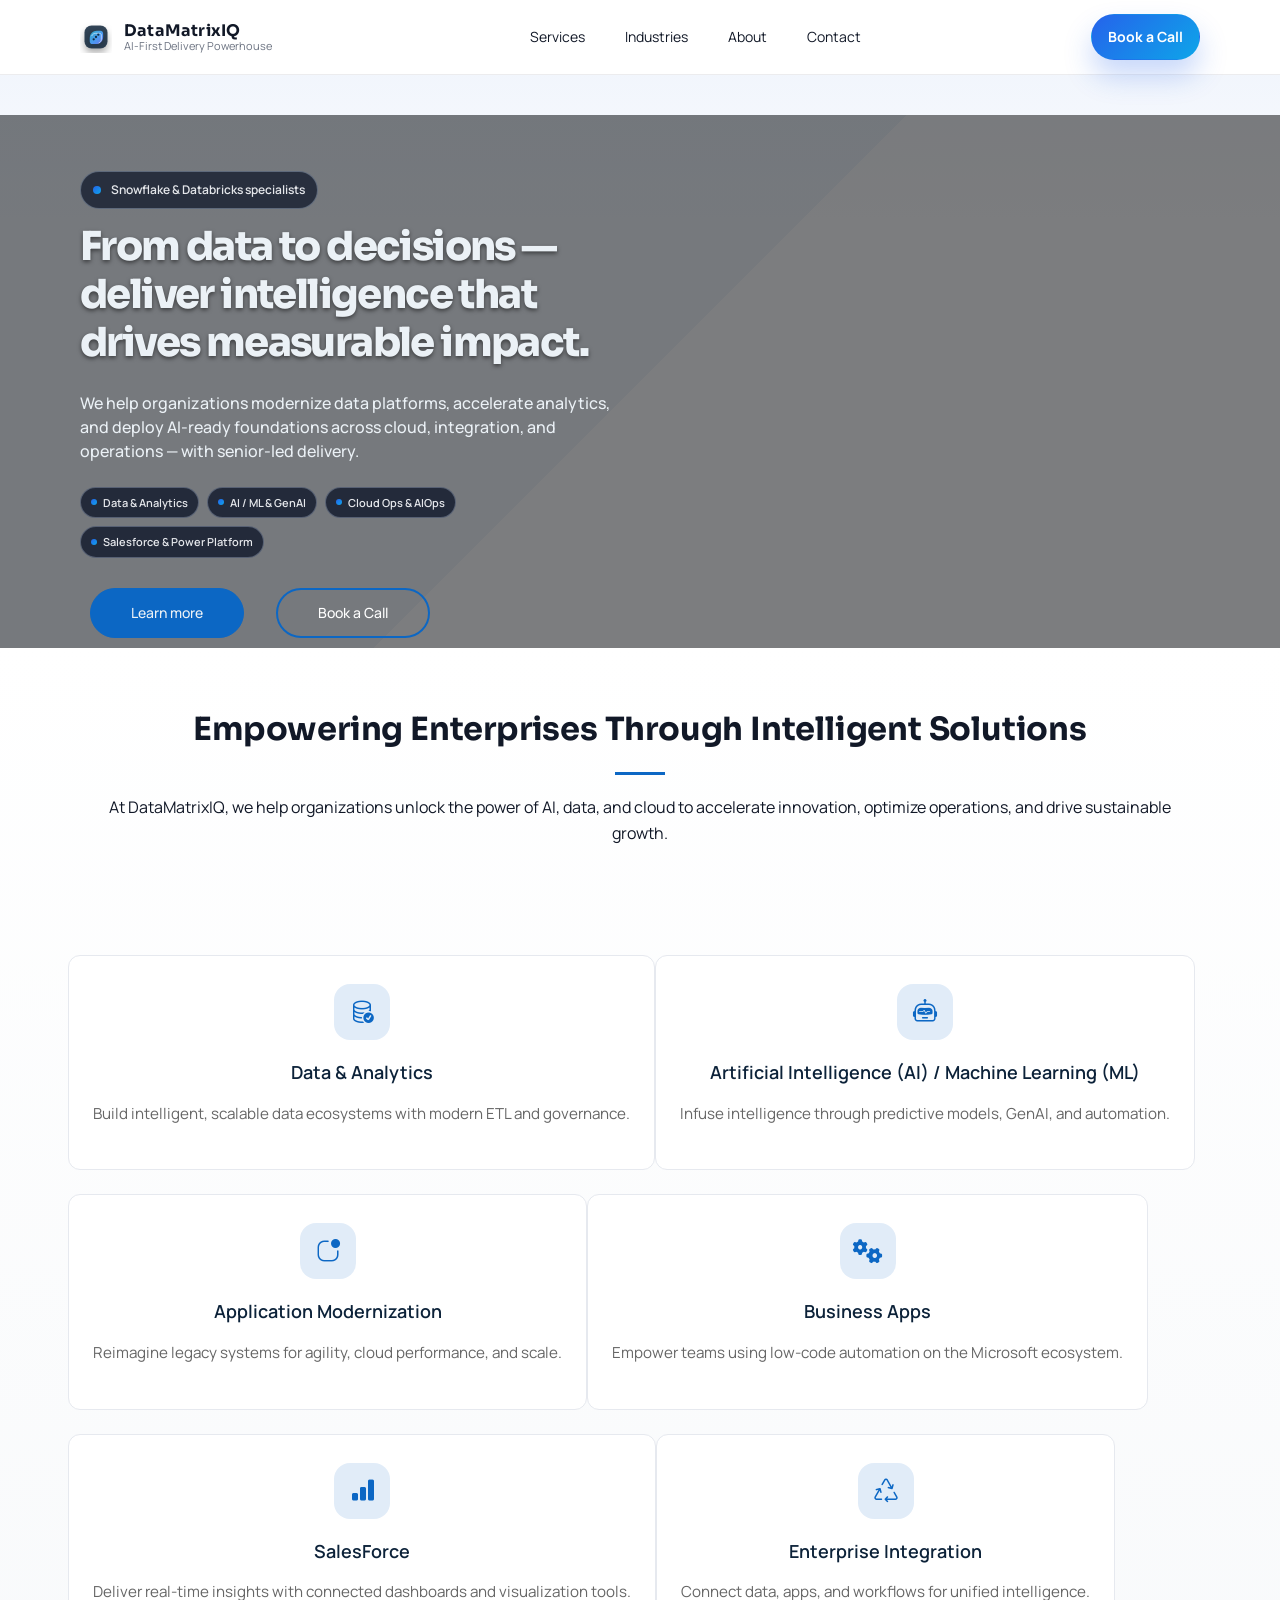
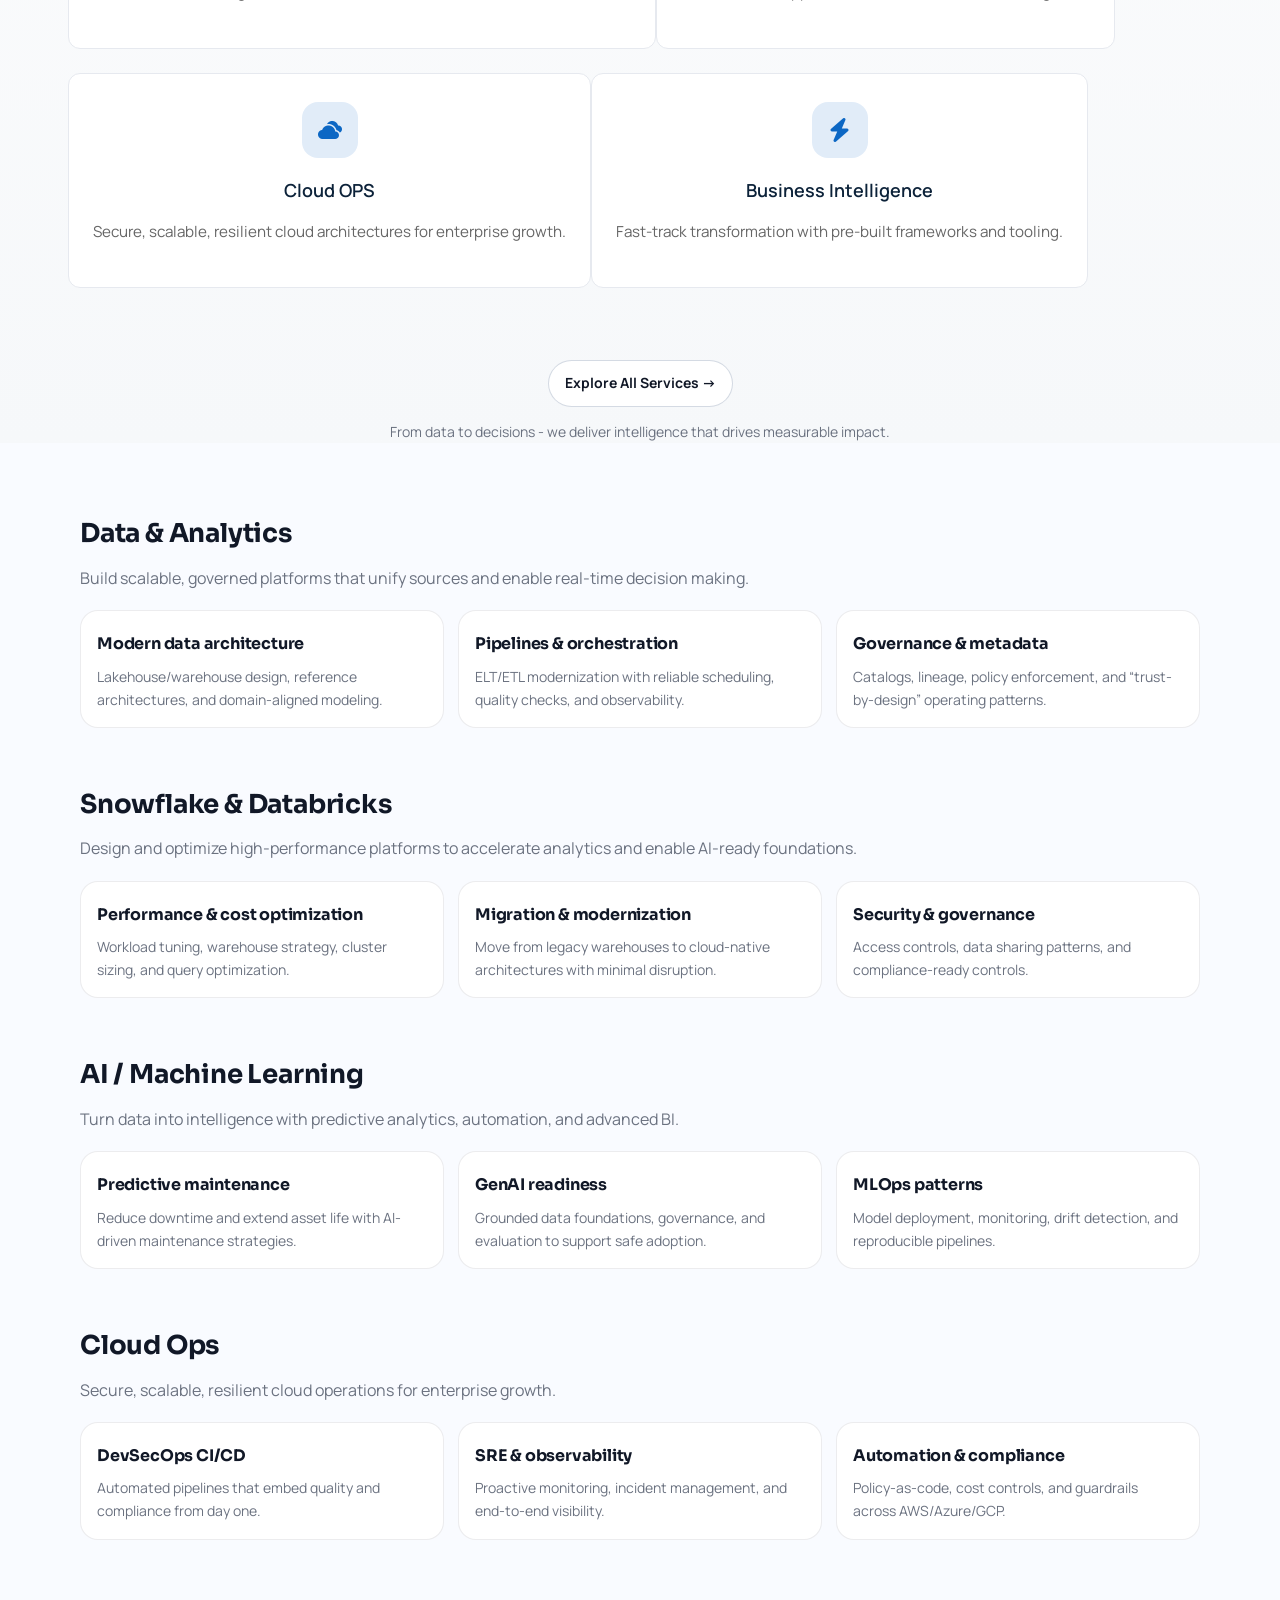
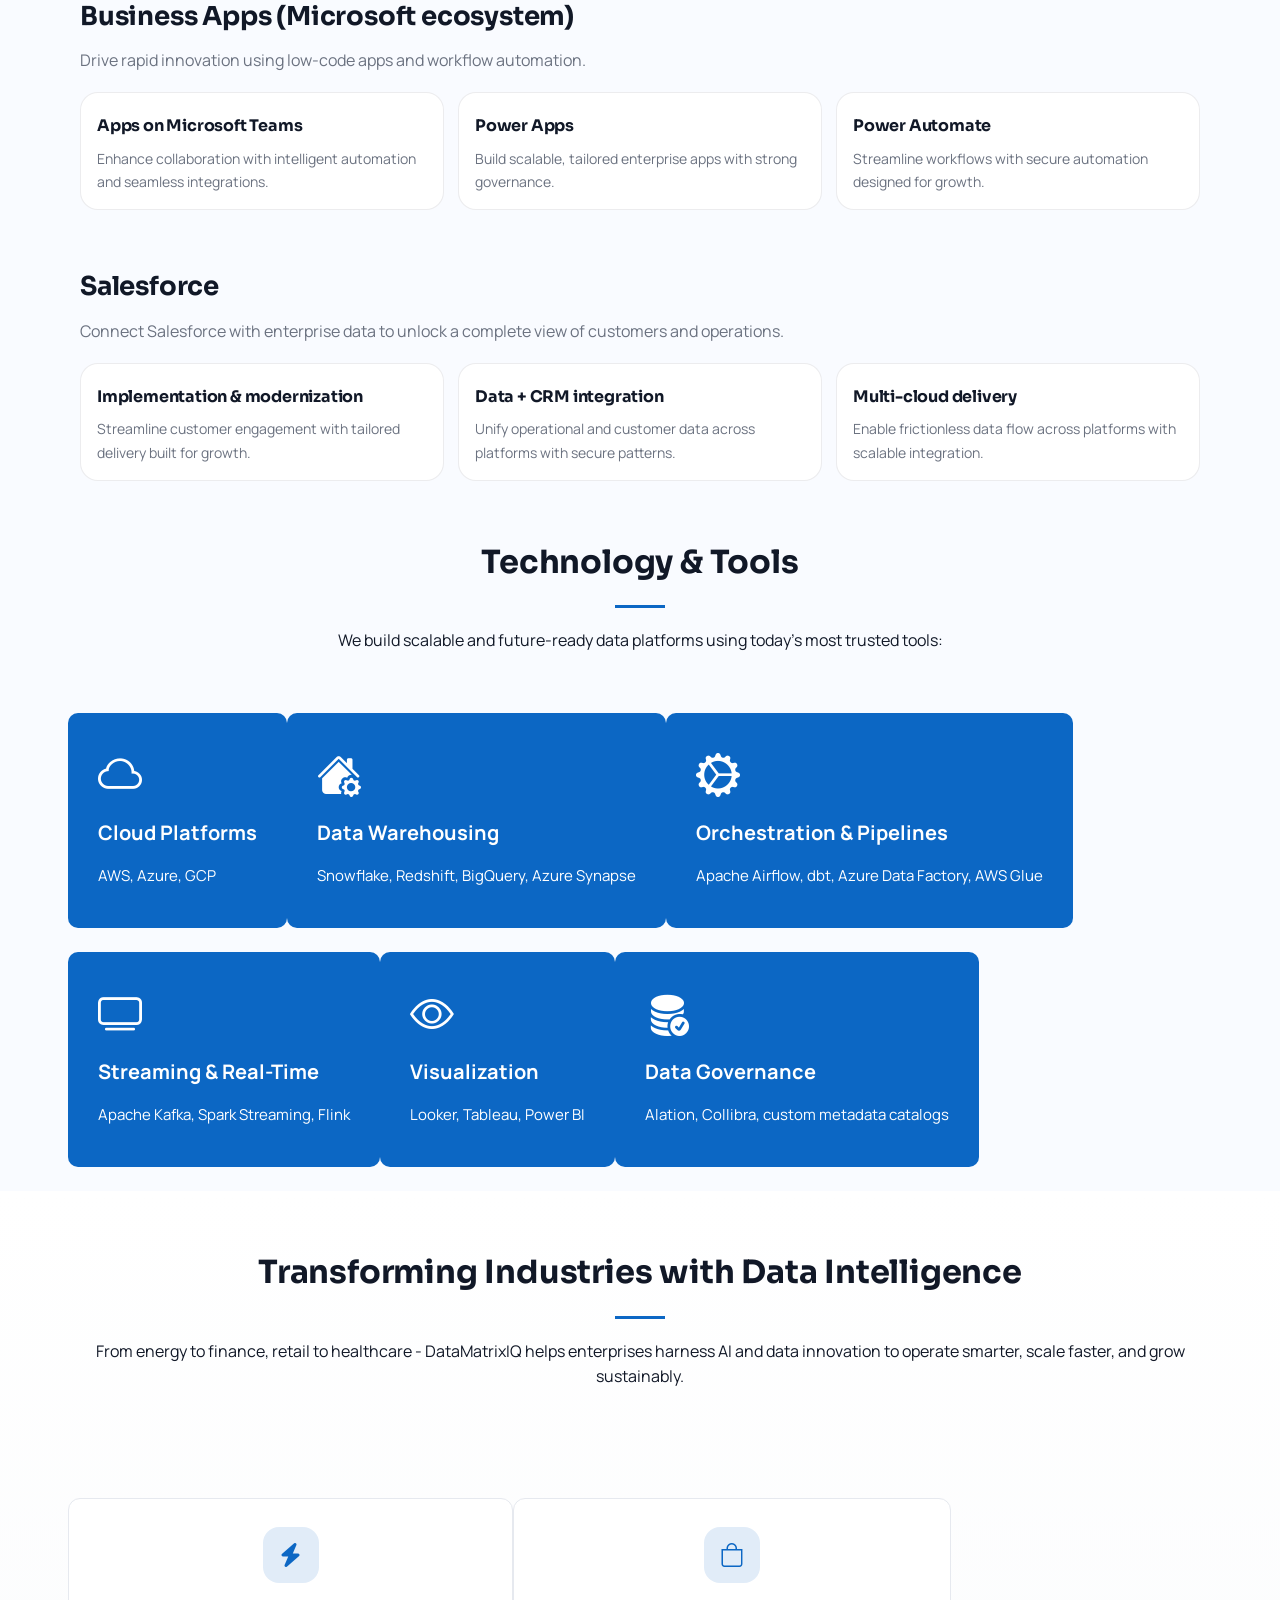
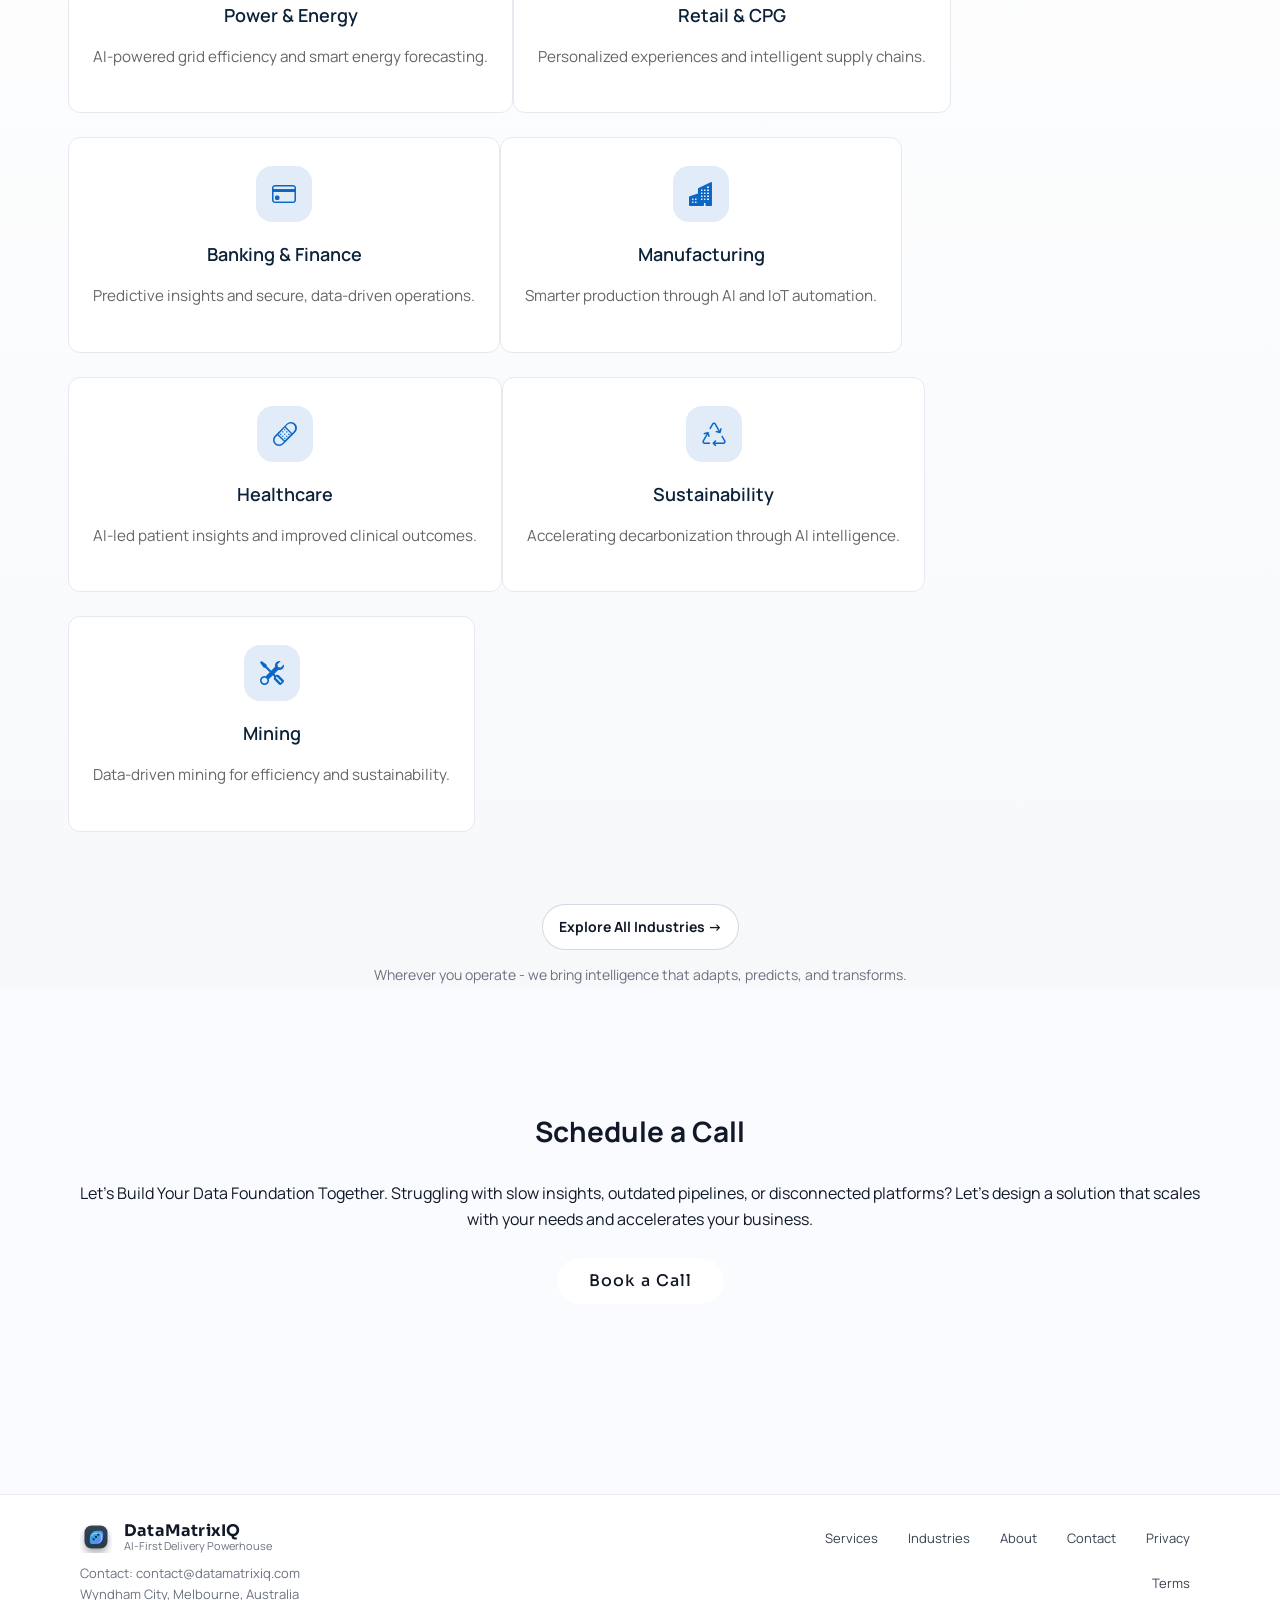
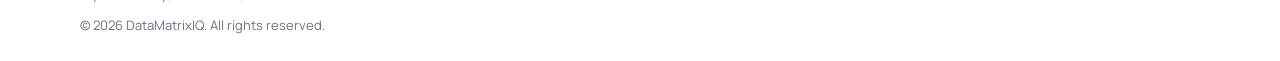
==== commit 65462bca: "changed main page" ====
--- a/site/index.html
+++ b/site/index.html
@@ -164,6 +164,79 @@
       </div>
     </section>
 
+    <!-- Detailed services cards (from Services page) -->
+    <section class="section">
+      <div class="container">
+        <h2>Data &amp; Analytics</h2>
+        <p class="sub">Build scalable, governed platforms that unify sources and enable real-time decision making.</p>
+        <div class="grid cols-3">
+          <div class="card"><h3>Modern data architecture</h3><p>Lakehouse/warehouse design, reference architectures, and domain-aligned modeling.</p></div>
+          <div class="card"><h3>Pipelines &amp; orchestration</h3><p>ELT/ETL modernization with reliable scheduling, quality checks, and observability.</p></div>
+          <div class="card"><h3>Governance &amp; metadata</h3><p>Catalogs, lineage, policy enforcement, and “trust-by-design” operating patterns.</p></div>
+        </div>
+      </div>
+    </section>
+
+    <section class="section">
+      <div class="container">
+        <h2>Snowflake &amp; Databricks</h2>
+        <p class="sub">Design and optimize high-performance platforms to accelerate analytics and enable AI‑ready foundations.</p>
+        <div class="grid cols-3">
+          <div class="card"><h3>Performance &amp; cost optimization</h3><p>Workload tuning, warehouse strategy, cluster sizing, and query optimization.</p></div>
+          <div class="card"><h3>Migration &amp; modernization</h3><p>Move from legacy warehouses to cloud-native architectures with minimal disruption.</p></div>
+          <div class="card"><h3>Security &amp; governance</h3><p>Access controls, data sharing patterns, and compliance-ready controls.</p></div>
+        </div>
+      </div>
+    </section>
+
+    <section class="section">
+      <div class="container">
+        <h2>AI / Machine Learning</h2>
+        <p class="sub">Turn data into intelligence with predictive analytics, automation, and advanced BI.</p>
+        <div class="grid cols-3">
+          <div class="card"><h3>Predictive maintenance</h3><p>Reduce downtime and extend asset life with AI-driven maintenance strategies.</p></div>
+          <div class="card"><h3>GenAI readiness</h3><p>Grounded data foundations, governance, and evaluation to support safe adoption.</p></div>
+          <div class="card"><h3>MLOps patterns</h3><p>Model deployment, monitoring, drift detection, and reproducible pipelines.</p></div>
+        </div>
+      </div>
+    </section>
+
+    <section class="section">
+      <div class="container">
+        <h2>Cloud Ops</h2>
+        <p class="sub">Secure, scalable, resilient cloud operations for enterprise growth.</p>
+        <div class="grid cols-3">
+          <div class="card"><h3>DevSecOps CI/CD</h3><p>Automated pipelines that embed quality and compliance from day one.</p></div>
+          <div class="card"><h3>SRE &amp; observability</h3><p>Proactive monitoring, incident management, and end-to-end visibility.</p></div>
+          <div class="card"><h3>Automation &amp; compliance</h3><p>Policy-as-code, cost controls, and guardrails across AWS/Azure/GCP.</p></div>
+        </div>
+      </div>
+    </section>
+
+    <section class="section">
+      <div class="container">
+        <h2>Business Apps (Microsoft ecosystem)</h2>
+        <p class="sub">Drive rapid innovation using low-code apps and workflow automation.</p>
+        <div class="grid cols-3">
+          <div class="card"><h3>Apps on Microsoft Teams</h3><p>Enhance collaboration with intelligent automation and seamless integrations.</p></div>
+          <div class="card"><h3>Power Apps</h3><p>Build scalable, tailored enterprise apps with strong governance.</p></div>
+          <div class="card"><h3>Power Automate</h3><p>Streamline workflows with secure automation designed for growth.</p></div>
+        </div>
+      </div>
+    </section>
+
+    <section class="section">
+      <div class="container">
+        <h2>Salesforce</h2>
+        <p class="sub">Connect Salesforce with enterprise data to unlock a complete view of customers and operations.</p>
+        <div class="grid cols-3">
+          <div class="card"><h3>Implementation &amp; modernization</h3><p>Streamline customer engagement with tailored delivery built for growth.</p></div>
+          <div class="card"><h3>Data + CRM integration</h3><p>Unify operational and customer data across platforms with secure patterns.</p></div>
+          <div class="card"><h3>Multi-cloud delivery</h3><p>Enable frictionless data flow across platforms with scalable integration.</p></div>
+        </div>
+      </div>
+    </section>
+
     <!-- Technology & Tools -->
     <section id="technologies" class="features section features-cards">
       <div class="container section-title">
--- a/site/assets/css/styles.css
+++ b/site/assets/css/styles.css
@@ -403,8 +403,16 @@
   position:relative;
 }
 .services-home .service-card .icon{
-  font-size:38px;
-  margin-bottom:14px;
+  width:56px;
+  height:56px;
+  margin:0 auto 14px;
+  border-radius:16px;
+  display:flex;
+  align-items:center;
+  justify-content:center;
+  background:color-mix(in srgb,#0c67c4,transparent 88%);
+  color:#0c67c4;
+  font-size:24px;
 }
 .services-home .service-card h3{
   font-size:18px;
@@ -418,17 +426,14 @@
 }
 .services-home .service-card:hover{
   transform:translateY(-6px);
-  box-shadow:0 10px 30px rgba(0,0,0,0.08);
-  border-color:#00c8ff;
-  background:#0d83fd;
-}
-.services-home .service-card:hover h3,
-.services-home .service-card:hover p{
-  color:#fff;
+  box-shadow:0 10px 28px rgba(15,23,42,0.10);
+  border-color:#d3e4ff;
+  background:#ffffff;
 }
 .services-home .service-card:hover .icon i,
 .services-home .service-card:hover .icon{
-  color:#fff;
+  background:color-mix(in srgb,#0c67c4,transparent 80%);
+  color:#0c67c4;
 }
 
 /* Features cards (tech/tools) */
